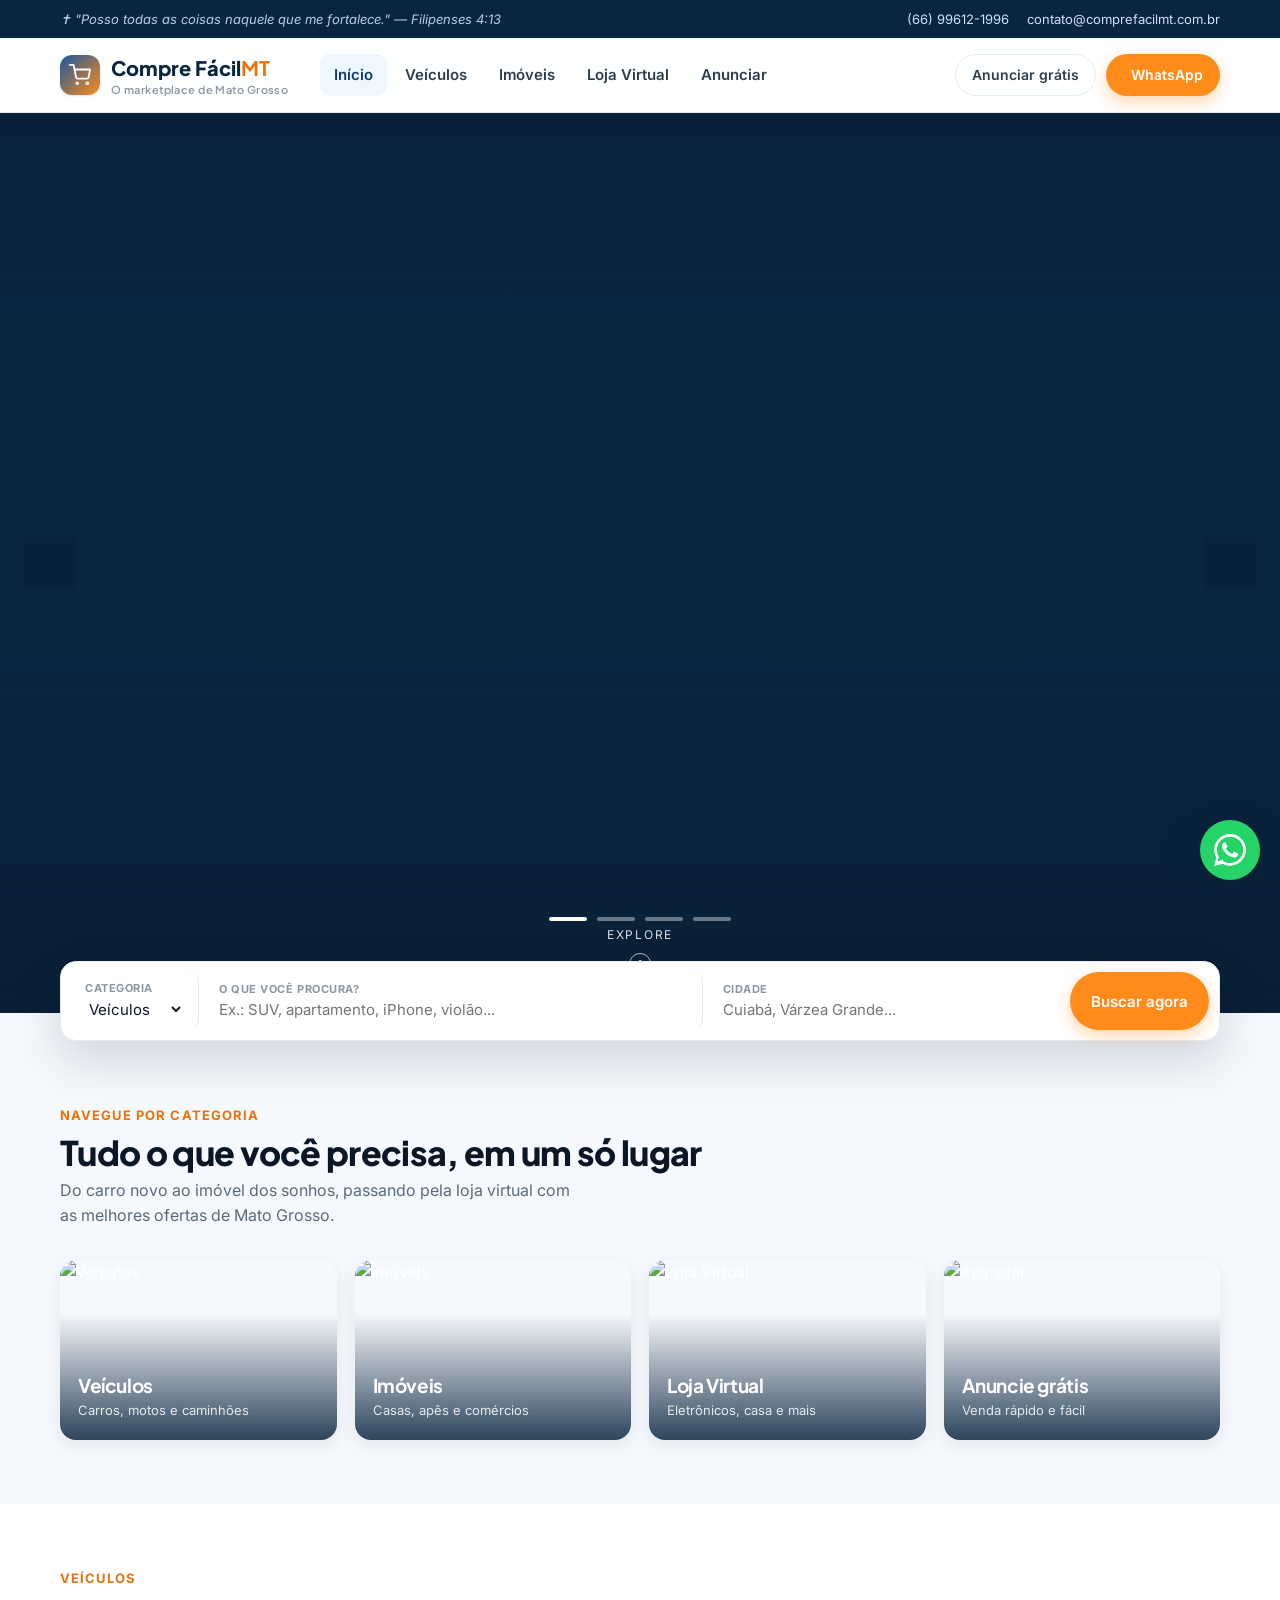
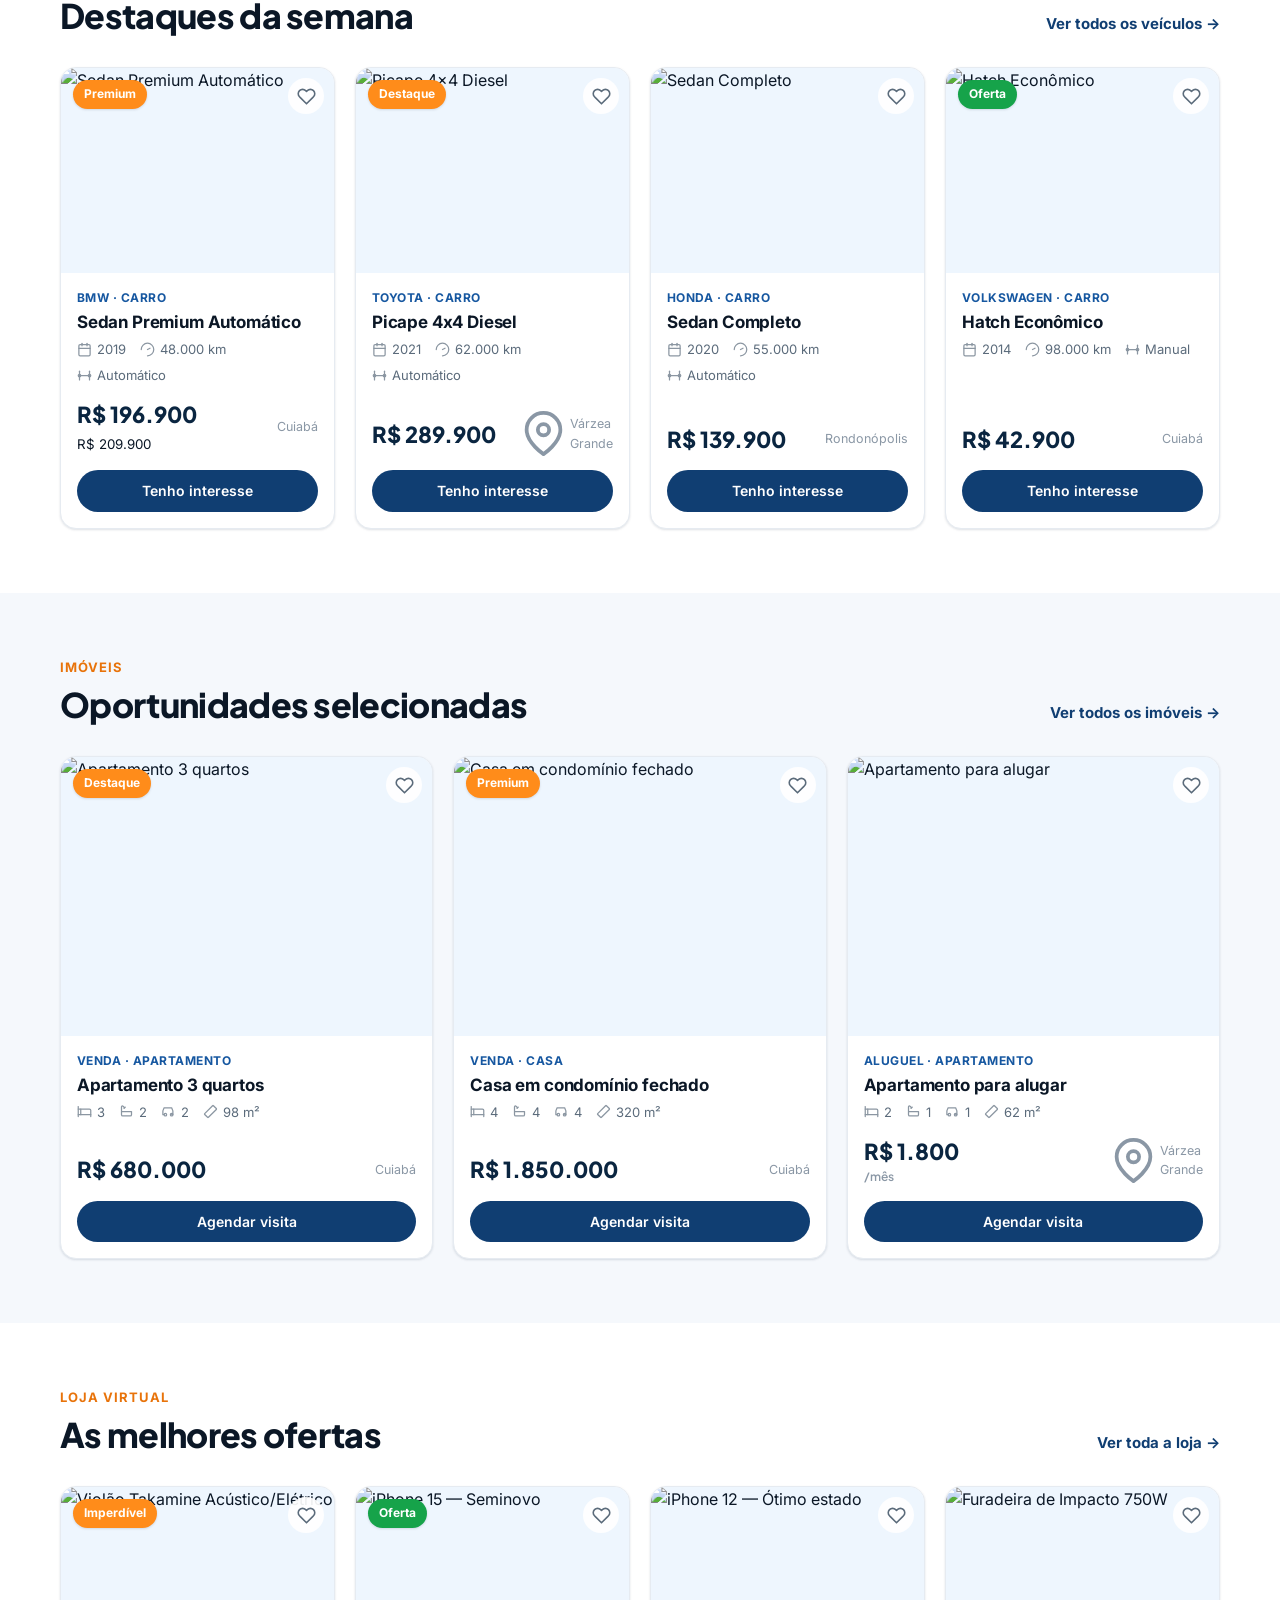
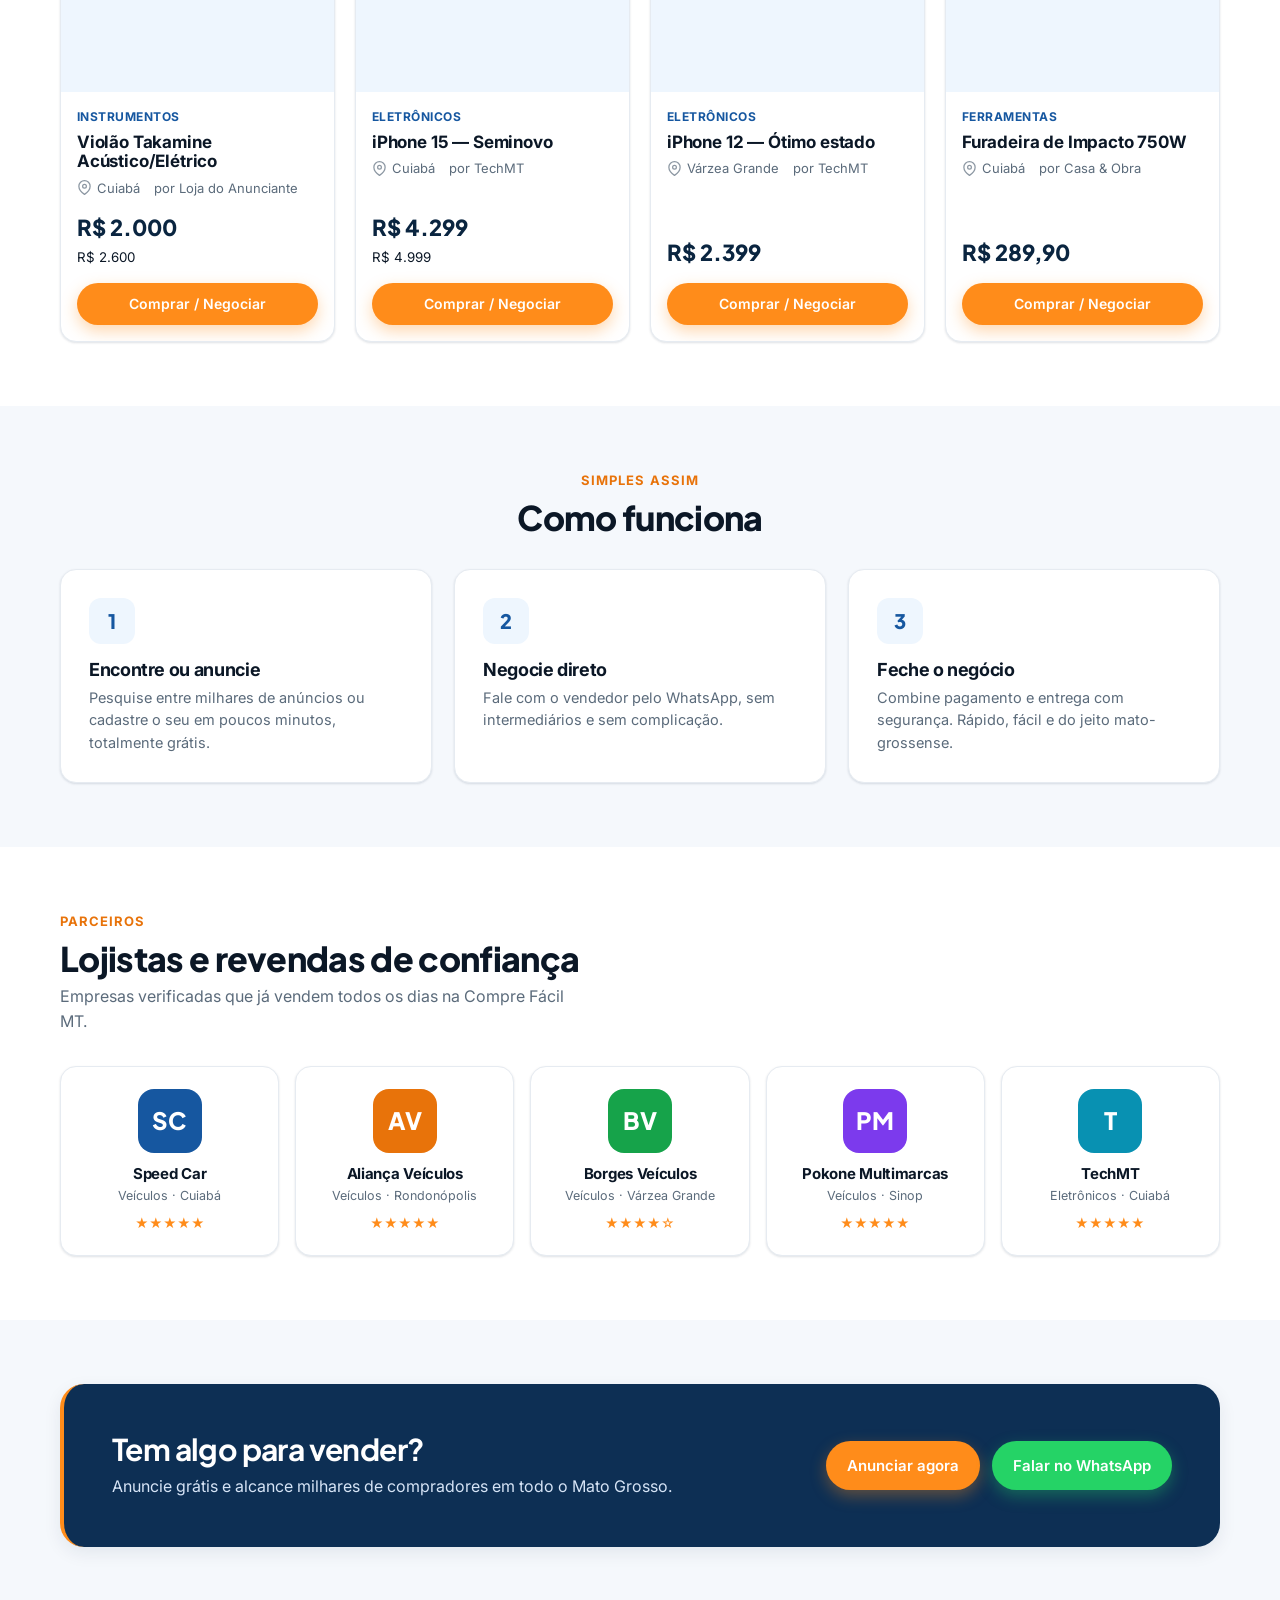
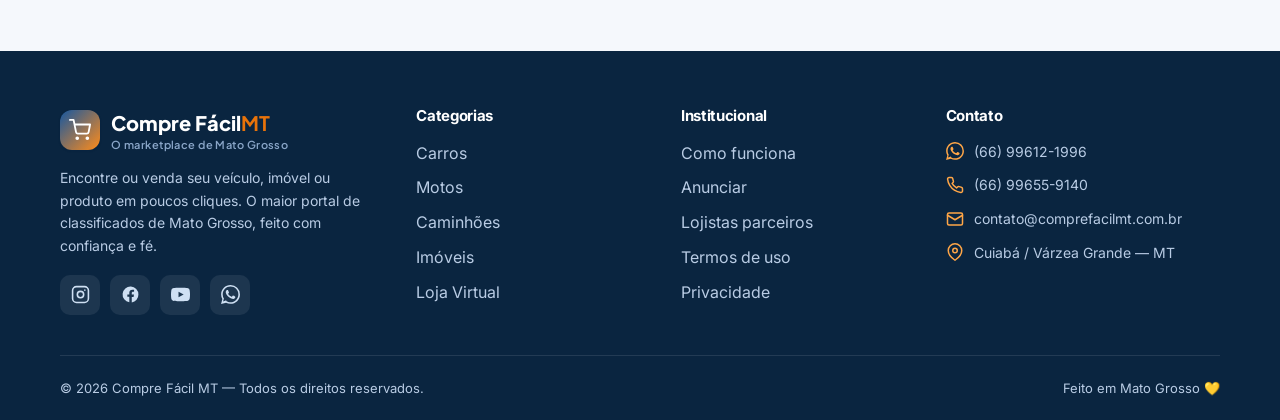
==== index.html @ 4e54b999 "Redesign institucional do marketplace Compre Fácil MT - Site estático (HTML/CSS/JS) com hero full-sc" ====
<!DOCTYPE html>
<html lang="pt-BR">
<head>
  <meta charset="UTF-8">
  <meta name="viewport" content="width=device-width, initial-scale=1.0">
  <title>Compre Fácil MT — O marketplace de Mato Grosso | Veículos, Imóveis e Loja</title>
  <meta name="description" content="Compre, venda e anuncie veículos, imóveis e produtos em Mato Grosso. O marketplace mais completo do estado, com milhares de anúncios e lojistas parceiros.">
  <link rel="preconnect" href="https://fonts.googleapis.com">
  <link rel="preconnect" href="https://fonts.gstatic.com" crossorigin>
  <link href="https://fonts.googleapis.com/css2?family=Inter:wght@400;500;600;700&family=Plus+Jakarta+Sans:wght@600;700;800&display=swap" rel="stylesheet">
  <link rel="stylesheet" href="assets/css/styles.css">
</head>
<body data-page="home">
  <div id="header"></div>

  <!-- HERO carrossel full-screen (só imagem) -->
  <section class="hero" id="hero"></section>

  <!-- Busca rápida sobreposta -->
  <div class="container search-wrap">
    <form class="search-bar" id="homeSearch">
      <div class="field">
        <label for="hsCat">Categoria</label>
        <select id="hsCat">
          <option value="veiculos">Veículos</option>
          <option value="imoveis">Imóveis</option>
          <option value="loja">Loja Virtual</option>
        </select>
      </div>
      <div class="field">
        <label for="hsQ">O que você procura?</label>
        <input id="hsQ" type="text" placeholder="Ex.: SUV, apartamento, iPhone, violão...">
      </div>
      <div class="field">
        <label for="hsCity">Cidade</label>
        <input id="hsCity" type="text" placeholder="Cuiabá, Várzea Grande...">
      </div>
      <button type="submit" class="btn btn-primary">Buscar agora</button>
    </form>
  </div>

  <!-- Categorias -->
  <section>
    <div class="container">
      <div class="section-head">
        <div>
          <span class="eyebrow">Navegue por categoria</span>
          <h2>Tudo o que você precisa, em um só lugar</h2>
          <p>Do carro novo ao imóvel dos sonhos, passando pela loja virtual com as melhores ofertas de Mato Grosso.</p>
        </div>
      </div>
      <div class="cat-grid">
        <a href="veiculos.html" class="cat-card reveal">
          <img src="https://images.unsplash.com/photo-1503376780353-7e6692767b70?auto=format&fit=crop&w=800&q=70" alt="Veículos">
          <div class="cc-body"><h3>Veículos</h3><span>Carros, motos e caminhões</span></div>
        </a>
        <a href="imoveis.html" class="cat-card reveal">
          <img src="https://images.unsplash.com/photo-1568605114967-8130f3a36994?auto=format&fit=crop&w=800&q=70" alt="Imóveis">
          <div class="cc-body"><h3>Imóveis</h3><span>Casas, apês e comércios</span></div>
        </a>
        <a href="loja.html" class="cat-card reveal">
          <img src="https://images.unsplash.com/photo-1556742502-ec7c0e9f34b1?auto=format&fit=crop&w=800&q=70" alt="Loja Virtual">
          <div class="cc-body"><h3>Loja Virtual</h3><span>Eletrônicos, casa e mais</span></div>
        </a>
        <a href="anunciar.html" class="cat-card reveal">
          <img src="https://images.unsplash.com/photo-1556745757-8d76bdb6984b?auto=format&fit=crop&w=800&q=70" alt="Anunciar">
          <div class="cc-body"><h3>Anuncie grátis</h3><span>Venda rápido e fácil</span></div>
        </a>
      </div>
    </div>
  </section>

  <!-- Veículos em destaque -->
  <section style="background:#fff">
    <div class="container">
      <div class="section-head">
        <div>
          <span class="eyebrow">Veículos</span>
          <h2>Destaques da semana</h2>
        </div>
        <a href="veiculos.html" class="see-all">Ver todos os veículos →</a>
      </div>
      <div class="grid grid-4" id="home-veiculos"></div>
    </div>
  </section>

  <!-- Imóveis -->
  <section>
    <div class="container">
      <div class="section-head">
        <div>
          <span class="eyebrow">Imóveis</span>
          <h2>Oportunidades selecionadas</h2>
        </div>
        <a href="imoveis.html" class="see-all">Ver todos os imóveis →</a>
      </div>
      <div class="grid grid-3" id="home-imoveis"></div>
    </div>
  </section>

  <!-- Loja -->
  <section style="background:#fff">
    <div class="container">
      <div class="section-head">
        <div>
          <span class="eyebrow">Loja Virtual</span>
          <h2>As melhores ofertas</h2>
        </div>
        <a href="loja.html" class="see-all">Ver toda a loja →</a>
      </div>
      <div class="grid grid-4" id="home-loja"></div>
    </div>
  </section>

  <!-- Como funciona -->
  <section id="como-funciona">
    <div class="container">
      <div class="section-head" style="justify-content:center;text-align:center">
        <div>
          <span class="eyebrow">Simples assim</span>
          <h2>Como funciona</h2>
        </div>
      </div>
      <div class="steps">
        <div class="step reveal"><div class="num">1</div><h3>Encontre ou anuncie</h3><p>Pesquise entre milhares de anúncios ou cadastre o seu em poucos minutos, totalmente grátis.</p></div>
        <div class="step reveal"><div class="num">2</div><h3>Negocie direto</h3><p>Fale com o vendedor pelo WhatsApp, sem intermediários e sem complicação.</p></div>
        <div class="step reveal"><div class="num">3</div><h3>Feche o negócio</h3><p>Combine pagamento e entrega com segurança. Rápido, fácil e do jeito mato-grossense.</p></div>
      </div>
    </div>
  </section>

  <!-- Lojistas -->
  <section id="lojistas" style="background:#fff">
    <div class="container">
      <div class="section-head">
        <div>
          <span class="eyebrow">Parceiros</span>
          <h2>Lojistas e revendas de confiança</h2>
          <p>Empresas verificadas que já vendem todos os dias na Compre Fácil MT.</p>
        </div>
      </div>
      <div class="dealer-grid" id="home-dealers"></div>
    </div>
  </section>

  <!-- CTA -->
  <section>
    <div class="container">
      <div class="cta-band reveal">
        <div>
          <h2>Tem algo para vender?</h2>
          <p>Anuncie grátis e alcance milhares de compradores em todo o Mato Grosso.</p>
        </div>
        <div class="actions">
          <a href="anunciar.html" class="btn btn-primary">Anunciar agora</a>
          <a href="https://wa.me/5566996121996?text=Ol%C3%A1!%20Quero%20anunciar%20na%20Compre%20F%C3%A1cil%20MT." target="_blank" rel="noopener" class="btn btn-wa">Falar no WhatsApp</a>
        </div>
      </div>
    </div>
  </section>

  <div id="footer"></div>

  <script src="assets/js/data.js"></script>
  <script src="assets/js/components.js"></script>
  <script src="assets/js/app.js"></script>
</body>
</html>
---- assets/css/styles.css ----
/* =========================================================
   Compre Fácil MT — Redesign
   Design system + componentes
   ========================================================= */

:root {
  /* Paleta */
  --brand-900: #0a2540;
  --brand-800: #0d2f54;
  --brand-700: #103e72;
  --brand-600: #1657a0;
  --brand-500: #1e74c8;
  --brand-400: #4a93dd;
  --brand-50:  #eef6fe;

  --accent-600: #e8730a;
  --accent-500: #ff8c1a;
  --accent-400: #ffa647;

  --success:   #16a34a;
  --success-bg:#e9f9ef;

  --ink-900: #0b1726;
  --ink-700: #2c3e50;
  --ink-500: #5b6b7b;
  --ink-400: #8a97a5;
  --line:    #e6ebf1;
  --bg:      #f5f8fc;
  --white:   #ffffff;

  --radius-sm: 10px;
  --radius:    16px;
  --radius-lg: 24px;

  --shadow-sm: 0 1px 2px rgba(10, 37, 64, .06), 0 1px 3px rgba(10, 37, 64, .08);
  --shadow:    0 6px 18px rgba(10, 37, 64, .08);
  --shadow-lg: 0 18px 48px rgba(10, 37, 64, .16);

  --container: 1200px;

  --font: 'Inter', -apple-system, BlinkMacSystemFont, 'Segoe UI', Roboto, sans-serif;
  --font-display: 'Plus Jakarta Sans', 'Inter', sans-serif;
}

* { box-sizing: border-box; }

html { scroll-behavior: smooth; }

body {
  margin: 0;
  font-family: var(--font);
  color: var(--ink-900);
  background: var(--bg);
  line-height: 1.55;
  -webkit-font-smoothing: antialiased;
}

img { max-width: 100%; display: block; }
a { color: inherit; text-decoration: none; }

h1, h2, h3, h4 { font-family: var(--font-display); line-height: 1.15; margin: 0; letter-spacing: -.02em; }

.container { width: 100%; max-width: var(--container); margin: 0 auto; padding: 0 20px; }

.muted { color: var(--ink-500); }
.accent-text { color: var(--accent-600); }

/* ====================== Botões ====================== */
.btn {
  display: inline-flex; align-items: center; gap: 8px;
  font-family: var(--font); font-weight: 600; font-size: 15px;
  padding: 12px 20px; border-radius: 999px; border: 1.5px solid transparent;
  cursor: pointer; transition: transform .12s ease, box-shadow .2s ease, background .2s ease;
  white-space: nowrap;
}
.btn:active { transform: translateY(1px); }
.btn-primary { background: var(--accent-500); color: #fff; box-shadow: 0 6px 16px rgba(255, 140, 26, .35); }
.btn-primary:hover { background: var(--accent-600); }
.btn-dark { background: var(--brand-700); color: #fff; }
.btn-dark:hover { background: var(--brand-800); }
.btn-ghost { background: transparent; border-color: var(--line); color: var(--ink-700); }
.btn-ghost:hover { background: var(--white); border-color: var(--brand-400); color: var(--brand-700); }
.btn-wa { background: #25d366; color: #fff; box-shadow: 0 6px 16px rgba(37, 211, 102, .35); }
.btn-wa:hover { background: #1fb858; }
.btn-block { width: 100%; justify-content: center; }
.btn-sm { padding: 9px 16px; font-size: 14px; }

/* ====================== Topbar ====================== */
.topbar {
  background: var(--brand-900); color: #cfe0f3; font-size: 13px;
}
.topbar .container { display: flex; align-items: center; justify-content: space-between; height: 38px; gap: 16px; }
.topbar .verse { display: inline-flex; align-items: center; gap: 7px; font-style: italic; opacity: .9; }
.topbar .top-links { display: flex; gap: 18px; }
.topbar a:hover { color: #fff; }

/* ====================== Header ====================== */
.site-header {
  position: sticky; top: 0; z-index: 100;
  background: rgba(255,255,255,.9); backdrop-filter: blur(12px);
  border-bottom: 1px solid var(--line);
}
.site-header .container { display: flex; align-items: center; gap: 24px; height: 74px; }

.logo { display: flex; align-items: center; gap: 11px; font-family: var(--font-display); font-weight: 800; font-size: 20px; color: var(--brand-900); }
.logo .mark {
  width: 40px; height: 40px; border-radius: 12px; display: grid; place-items: center;
  background: linear-gradient(135deg, var(--brand-600), var(--accent-500)); color: #fff;
  box-shadow: var(--shadow-sm); flex-shrink: 0;
}
.logo .mark svg { width: 22px; height: 22px; }
.logo b { color: var(--accent-600); }
.logo small { display: block; font-size: 11px; font-weight: 600; color: var(--ink-400); letter-spacing: .04em; margin-top: -2px; }

.main-nav { display: flex; gap: 4px; margin-left: 8px; }
.main-nav a {
  padding: 9px 14px; border-radius: 10px; font-weight: 600; font-size: 15px; color: var(--ink-700);
  transition: background .15s, color .15s;
}
.main-nav a:hover { background: var(--brand-50); color: var(--brand-700); }
.main-nav a.active { color: var(--brand-700); background: var(--brand-50); }

.header-actions { margin-left: auto; display: flex; align-items: center; gap: 10px; }

.menu-toggle { display: none; background: none; border: none; cursor: pointer; padding: 8px; color: var(--brand-900); }
.menu-toggle svg { width: 26px; height: 26px; }

/* ====================== Hero carrossel full-screen ====================== */
.hero {
  position: relative; height: 100vh; min-height: 560px; max-height: 920px; overflow: hidden;
  background: var(--brand-900);
}
.hero-slides { position: absolute; inset: 0; }
.hero-slide {
  position: absolute; inset: 0; opacity: 0; transition: opacity 1.2s ease;
  background-size: cover; background-position: center;
}
.hero-slide.active { opacity: 1; }
.hero-slide.active .hero-slide-img { animation: kenburns 7s ease-out forwards; }
.hero-slide-img { position: absolute; inset: 0; width: 100%; height: 100%; object-fit: cover; transform: scale(1.02); }
@keyframes kenburns { from { transform: scale(1.02); } to { transform: scale(1.12); } }
/* véu sutil só para legibilidade dos controles, sem glow */
.hero::after { content: ''; position: absolute; inset: 0; z-index: 2; pointer-events: none;
  background: linear-gradient(180deg, rgba(10,23,38,.28) 0%, rgba(10,23,38,0) 22%, rgba(10,23,38,0) 60%, rgba(10,23,38,.42) 100%); }

.hero-nav {
  position: absolute; top: 50%; transform: translateY(-50%); z-index: 5;
  width: 52px; height: 52px; border-radius: 50%; border: 1.5px solid rgba(255,255,255,.5);
  background: rgba(10,23,38,.18); color: #fff; display: grid; place-items: center; cursor: pointer;
  transition: background .2s, border-color .2s; backdrop-filter: blur(4px);
}
.hero-nav:hover { background: rgba(10,23,38,.45); border-color: #fff; }
.hero-nav svg { width: 24px; height: 24px; }
.hero-nav.prev { left: 24px; }
.hero-nav.next { right: 24px; }

.hero-dots { position: absolute; bottom: 92px; left: 50%; transform: translateX(-50%); z-index: 5; display: flex; gap: 10px; }
.hero-dot { width: 38px; height: 4px; border-radius: 999px; background: rgba(255,255,255,.4); border: none; cursor: pointer; padding: 0; transition: background .25s; }
.hero-dot.active { background: #fff; }

.hero-scroll {
  position: absolute; bottom: 26px; left: 50%; transform: translateX(-50%); z-index: 5;
  color: rgba(255,255,255,.85); font-size: 12px; letter-spacing: .14em; text-transform: uppercase;
  display: flex; flex-direction: column; align-items: center; gap: 8px;
}
.hero-scroll .mouse { width: 22px; height: 34px; border: 1.5px solid rgba(255,255,255,.7); border-radius: 12px; position: relative; }
.hero-scroll .mouse::after { content: ''; position: absolute; top: 6px; left: 50%; transform: translateX(-50%); width: 3px; height: 7px; border-radius: 2px; background: #fff; animation: scrolldot 1.6s infinite; }
@keyframes scrolldot { 0% { opacity: 0; transform: translate(-50%, 0); } 40% { opacity: 1; } 80% { opacity: 0; transform: translate(-50%, 10px); } }

/* ====================== Search box (faixa sobreposta) ====================== */
.search-wrap { position: relative; z-index: 20; margin-top: -52px; }
.search-bar {
  background: #fff; border-radius: var(--radius); padding: 10px; border: 1px solid var(--line);
  box-shadow: var(--shadow-lg); display: grid; grid-template-columns: auto 1.4fr 1fr auto; gap: 6px; align-items: stretch;
}
.search-bar .field { display: flex; flex-direction: column; justify-content: center; padding: 8px 14px; border-radius: 10px; border-right: 1px solid var(--line); }
.search-bar .field:last-of-type { border-right: none; }
.search-bar .field:hover { background: var(--bg); }
.search-bar label { font-size: 11px; font-weight: 700; color: var(--ink-400); text-transform: uppercase; letter-spacing: .05em; }
.search-bar input, .search-bar select {
  border: none; background: transparent; font-family: var(--font); font-size: 15px; color: var(--ink-900);
  padding: 2px 0; outline: none; width: 100%; cursor: pointer;
}
.search-bar .btn { align-self: stretch; }

@media (prefers-reduced-motion: reduce) {
  .hero-slide { transition: opacity .4s ease; }
  .hero-slide.active .hero-slide-img { animation: none; }
  .hero-scroll .mouse::after { animation: none; }
}

/* ====================== Sections ====================== */
section { padding: 64px 0; }
.section-head { display: flex; align-items: flex-end; justify-content: space-between; gap: 20px; margin-bottom: 32px; }
.section-head h2 { font-size: clamp(24px, 3vw, 34px); font-weight: 800; }
.section-head .eyebrow { color: var(--accent-600); font-weight: 700; font-size: 13px; letter-spacing: .08em; text-transform: uppercase; margin-bottom: 8px; display: block; }
.section-head p { color: var(--ink-500); margin: 6px 0 0; max-width: 520px; }
.section-head a.see-all { color: var(--brand-700); font-weight: 700; font-size: 15px; display: inline-flex; align-items: center; gap: 6px; }
.section-head a.see-all:hover { gap: 10px; }

/* ====================== Categorias ====================== */
.cat-grid { display: grid; grid-template-columns: repeat(4, 1fr); gap: 18px; }
.cat-card {
  position: relative; border-radius: var(--radius); overflow: hidden; min-height: 180px;
  display: flex; align-items: flex-end; color: #fff; box-shadow: var(--shadow);
  transition: transform .2s ease, box-shadow .2s ease;
}
.cat-card:hover { transform: translateY(-4px); box-shadow: var(--shadow-lg); }
.cat-card img { position: absolute; inset: 0; width: 100%; height: 100%; object-fit: cover; }
.cat-card::after { content: ''; position: absolute; inset: 0; background: linear-gradient(180deg, rgba(10,37,64,0) 30%, rgba(10,37,64,.85)); }
.cat-card .cc-body { position: relative; z-index: 2; padding: 18px; width: 100%; }
.cat-card .cc-body h3 { font-size: 19px; }
.cat-card .cc-body span { font-size: 13px; opacity: .85; }

/* ====================== Cards de produto/anúncio ====================== */
.grid { display: grid; gap: 20px; }
.grid-3 { grid-template-columns: repeat(3, 1fr); }
.grid-4 { grid-template-columns: repeat(4, 1fr); }

.card {
  background: #fff; border-radius: var(--radius); overflow: hidden; box-shadow: var(--shadow-sm);
  border: 1px solid var(--line); transition: transform .18s ease, box-shadow .2s ease; display: flex; flex-direction: column;
}
.card:hover { transform: translateY(-4px); box-shadow: var(--shadow-lg); }
.card .thumb { position: relative; aspect-ratio: 4/3; overflow: hidden; background: var(--brand-50); }
.card .thumb img { width: 100%; height: 100%; object-fit: cover; transition: transform .35s ease; }
.card:hover .thumb img { transform: scale(1.05); }
.card .badge {
  position: absolute; top: 12px; left: 12px; background: var(--accent-500); color: #fff;
  font-size: 12px; font-weight: 700; padding: 5px 11px; border-radius: 999px; box-shadow: var(--shadow-sm);
}
.card .badge.green { background: var(--success); }
.card .fav {
  position: absolute; top: 10px; right: 10px; width: 36px; height: 36px; border-radius: 50%;
  background: rgba(255,255,255,.92); display: grid; place-items: center; cursor: pointer; border: none;
  color: var(--ink-500); transition: color .15s, transform .15s;
}
.card .fav:hover { color: #e23744; transform: scale(1.1); }
.card .fav.on { color: #e23744; }
.card .fav svg { width: 19px; height: 19px; }

.card .body { padding: 16px; display: flex; flex-direction: column; flex: 1; }
.card .cat-tag { font-size: 12px; font-weight: 700; color: var(--brand-600); text-transform: uppercase; letter-spacing: .04em; }
.card h3.title { font-size: 17px; margin: 6px 0; font-weight: 700; font-family: var(--font); letter-spacing: -.01em; }
.card .meta { display: flex; flex-wrap: wrap; gap: 6px 14px; color: var(--ink-500); font-size: 13px; margin-bottom: 12px; }
.card .meta span { display: inline-flex; align-items: center; gap: 5px; }
.card .meta svg { width: 15px; height: 15px; opacity: .7; }
.card .price-row { margin-top: auto; display: flex; align-items: center; justify-content: space-between; gap: 10px; }
.card .price { font-family: var(--font-display); font-size: 22px; font-weight: 800; color: var(--brand-900); }
.card .price small { display: block; font-size: 12px; font-weight: 600; color: var(--ink-400); text-decoration: line-through; }
.card .loc { font-size: 12.5px; color: var(--ink-400); display: inline-flex; align-items: center; gap: 4px; }
.card .card-cta { margin-top: 14px; }

/* ====================== Lojistas ====================== */
.dealer-grid { display: grid; grid-template-columns: repeat(5, 1fr); gap: 16px; }
.dealer {
  background: #fff; border: 1px solid var(--line); border-radius: var(--radius); padding: 22px 16px; text-align: center;
  transition: transform .18s, box-shadow .2s; box-shadow: var(--shadow-sm);
}
.dealer:hover { transform: translateY(-3px); box-shadow: var(--shadow); }
.dealer .ava {
  width: 64px; height: 64px; border-radius: 16px; margin: 0 auto 12px; display: grid; place-items: center;
  font-family: var(--font-display); font-weight: 800; font-size: 24px; color: #fff;
}
.dealer h4 { font-size: 15px; font-family: var(--font); }
.dealer span { font-size: 12.5px; color: var(--ink-500); }
.dealer .stars { color: var(--accent-500); font-size: 13px; margin-top: 6px; }

/* ====================== Faixa CTA ====================== */
.cta-band {
  background: var(--brand-800);
  border-radius: var(--radius-lg); padding: 48px; color: #fff;
  display: flex; align-items: center; justify-content: space-between; gap: 30px; flex-wrap: wrap;
  box-shadow: var(--shadow); position: relative; overflow: hidden;
  border-left: 4px solid var(--accent-500);
}
.cta-band h2 { font-size: 30px; position: relative; }
.cta-band p { color: #d6e4f6; margin: 8px 0 0; position: relative; }
.cta-band .actions { display: flex; gap: 12px; position: relative; flex-wrap: wrap; }

/* ====================== Como funciona ====================== */
.steps { display: grid; grid-template-columns: repeat(3, 1fr); gap: 22px; }
.step { background: #fff; border: 1px solid var(--line); border-radius: var(--radius); padding: 28px; box-shadow: var(--shadow-sm); }
.step .num { width: 46px; height: 46px; border-radius: 12px; background: var(--brand-50); color: var(--brand-600); display: grid; place-items: center; font-family: var(--font-display); font-weight: 800; font-size: 20px; margin-bottom: 16px; }
.step h3 { font-size: 18px; font-family: var(--font); margin-bottom: 6px; }
.step p { color: var(--ink-500); font-size: 14.5px; margin: 0; }

/* ====================== Page header (interno) ====================== */
.page-head {
  background: linear-gradient(160deg, var(--brand-900), var(--brand-700));
  color: #fff; padding: 48px 0 32px;
}
.page-head h1 { font-size: clamp(28px, 4vw, 40px); font-weight: 800; }
.page-head p { color: #d6e4f6; margin: 10px 0 0; }
.breadcrumb { font-size: 13px; color: #a8c1e0; margin-bottom: 16px; }
.breadcrumb a:hover { color: #fff; }

/* ====================== Filtros ====================== */
.listing-layout { display: grid; grid-template-columns: 280px 1fr; gap: 28px; align-items: start; padding: 36px 0 70px; }
.filters {
  background: #fff; border: 1px solid var(--line); border-radius: var(--radius); padding: 22px; box-shadow: var(--shadow-sm);
  position: sticky; top: 90px;
}
.filters h3 { font-size: 16px; font-family: var(--font); margin-bottom: 16px; display: flex; align-items: center; justify-content: space-between; }
.filters .clear { font-size: 12.5px; color: var(--brand-600); font-weight: 600; cursor: pointer; }
.filter-group { padding: 16px 0; border-top: 1px solid var(--line); }
.filter-group > label { font-size: 13px; font-weight: 700; color: var(--ink-700); display: block; margin-bottom: 10px; }
.filter-group input[type=text], .filter-group select, .filter-group input[type=number] {
  width: 100%; padding: 10px 12px; border: 1.5px solid var(--line); border-radius: 10px; font-family: var(--font); font-size: 14px; outline: none; transition: border-color .15s;
}
.filter-group input:focus, .filter-group select:focus { border-color: var(--brand-400); }
.range-row { display: flex; gap: 8px; }
.check { display: flex; align-items: center; gap: 9px; padding: 6px 0; font-size: 14px; color: var(--ink-700); cursor: pointer; }
.check input { width: 17px; height: 17px; accent-color: var(--brand-600); }

.results-top { display: flex; align-items: center; justify-content: space-between; margin-bottom: 20px; flex-wrap: wrap; gap: 12px; }
.results-top .count { font-size: 15px; color: var(--ink-500); }
.results-top .count b { color: var(--ink-900); }
.sort { display: flex; align-items: center; gap: 8px; }
.sort select { padding: 9px 12px; border: 1.5px solid var(--line); border-radius: 10px; font-family: var(--font); font-size: 14px; outline: none; }

.empty { text-align: center; padding: 60px 20px; color: var(--ink-500); }
.empty svg { width: 56px; height: 56px; color: var(--ink-400); margin-bottom: 14px; }

.chips { display: flex; gap: 8px; flex-wrap: wrap; margin-bottom: 20px; }
.chip { background: #fff; border: 1.5px solid var(--line); border-radius: 999px; padding: 8px 16px; font-size: 14px; font-weight: 600; color: var(--ink-700); cursor: pointer; transition: all .15s; }
.chip:hover { border-color: var(--brand-400); }
.chip.active { background: var(--brand-700); border-color: var(--brand-700); color: #fff; }

/* ====================== Anunciar (form) ====================== */
.form-card { background: #fff; border: 1px solid var(--line); border-radius: var(--radius-lg); padding: 36px; box-shadow: var(--shadow); max-width: 760px; margin: 0 auto; }
.form-row { display: grid; grid-template-columns: 1fr 1fr; gap: 18px; }
.form-field { margin-bottom: 18px; }
.form-field label { display: block; font-size: 14px; font-weight: 700; color: var(--ink-700); margin-bottom: 8px; }
.form-field input, .form-field select, .form-field textarea {
  width: 100%; padding: 12px 14px; border: 1.5px solid var(--line); border-radius: 12px; font-family: var(--font); font-size: 15px; outline: none; transition: border-color .15s;
}
.form-field input:focus, .form-field select:focus, .form-field textarea:focus { border-color: var(--brand-400); }
.form-field textarea { min-height: 120px; resize: vertical; }
.upload {
  border: 2px dashed var(--line); border-radius: 14px; padding: 30px; text-align: center; color: var(--ink-500); cursor: pointer; transition: border-color .15s, background .15s;
}
.upload:hover { border-color: var(--brand-400); background: var(--brand-50); }
.upload svg { width: 40px; height: 40px; color: var(--brand-400); margin-bottom: 8px; }

.benefits { display: grid; grid-template-columns: repeat(3, 1fr); gap: 18px; margin-bottom: 36px; }
.benefit { display: flex; gap: 14px; align-items: flex-start; }
.benefit .ic { width: 44px; height: 44px; border-radius: 12px; background: var(--brand-50); color: var(--brand-600); display: grid; place-items: center; flex-shrink: 0; }
.benefit .ic svg { width: 22px; height: 22px; }
.benefit h4 { font-size: 16px; font-family: var(--font); }
.benefit p { font-size: 13.5px; color: var(--ink-500); margin: 4px 0 0; }

.toast {
  position: fixed; bottom: 24px; left: 50%; transform: translateX(-50%) translateY(120px);
  background: var(--ink-900); color: #fff; padding: 14px 22px; border-radius: 12px; box-shadow: var(--shadow-lg);
  font-weight: 600; z-index: 2000; transition: transform .3s ease; display: flex; align-items: center; gap: 10px;
}
.toast.show { transform: translateX(-50%) translateY(0); }
.toast svg { width: 20px; height: 20px; color: #4ade80; }

/* ====================== Footer ====================== */
.site-footer { background: var(--brand-900); color: #b9cce4; padding: 56px 0 0; margin-top: 40px; }
.footer-grid { display: grid; grid-template-columns: 1.4fr 1fr 1fr 1.2fr; gap: 36px; padding-bottom: 40px; }
.site-footer h4 { color: #fff; font-size: 15px; font-family: var(--font); margin-bottom: 16px; }
.site-footer ul { list-style: none; padding: 0; margin: 0; display: grid; gap: 10px; }
.site-footer a:hover { color: #fff; }
.site-footer .logo { color: #fff; margin-bottom: 14px; }
.site-footer .logo small { color: #8aa6c8; }
.site-footer .desc { font-size: 14px; line-height: 1.6; max-width: 320px; }
.social { display: flex; gap: 10px; margin-top: 18px; }
.social a { width: 40px; height: 40px; border-radius: 10px; background: rgba(255,255,255,.08); display: grid; place-items: center; color: #cfe0f3; transition: background .15s; }
.social a:hover { background: var(--accent-500); color: #fff; }
.social svg { width: 19px; height: 19px; }
.contact-line { display: flex; align-items: center; gap: 10px; font-size: 14px; margin-bottom: 12px; }
.contact-line svg { width: 18px; height: 18px; color: var(--accent-400); flex-shrink: 0; }
.footer-bottom { border-top: 1px solid rgba(255,255,255,.1); padding: 22px 0; display: flex; align-items: center; justify-content: space-between; gap: 16px; flex-wrap: wrap; font-size: 13px; }

/* ====================== WhatsApp float ====================== */
.wa-float {
  position: fixed; right: 20px; bottom: 20px; width: 60px; height: 60px; border-radius: 50%;
  background: #25d366; color: #fff; display: grid; place-items: center; box-shadow: var(--shadow-lg); z-index: 500;
  transition: transform .15s;
}
.wa-float:hover { transform: scale(1.08); }
.wa-float svg { width: 32px; height: 32px; }

/* ====================== Reveal anim ====================== */
.reveal { opacity: 0; transform: translateY(24px); transition: opacity .6s ease, transform .6s ease; }
.reveal.in { opacity: 1; transform: none; }

/* ====================== Mobile nav ====================== */
.mobile-nav { display: none; }

/* ====================== Responsivo ====================== */
@media (max-width: 1024px) {
  .hero-grid { grid-template-columns: 1fr; }
  .hero-art { display: none; }
  .cat-grid { grid-template-columns: repeat(2, 1fr); }
  .grid-4 { grid-template-columns: repeat(3, 1fr); }
  .dealer-grid { grid-template-columns: repeat(3, 1fr); }
  .footer-grid { grid-template-columns: 1fr 1fr; }
  .listing-layout { grid-template-columns: 1fr; }
  .filters { position: static; }
}

@media (max-width: 760px) {
  .topbar .top-links { display: none; }
  .main-nav, .header-actions .btn:not(.menu-toggle) { display: none; }
  .menu-toggle { display: inline-flex; margin-left: auto; }
  .search-bar { grid-template-columns: 1fr; }
  .grid-3, .grid-4 { grid-template-columns: 1fr 1fr; }
  .steps { grid-template-columns: 1fr; }
  .benefits { grid-template-columns: 1fr; }
  .form-row { grid-template-columns: 1fr; }
  .cta-band { padding: 30px; flex-direction: column; align-items: flex-start; }
  section { padding: 44px 0; }
  .hero-stats { gap: 20px; flex-wrap: wrap; }

  .mobile-nav.open { display: block; position: fixed; inset: 0; z-index: 200; background: rgba(10,37,64,.5); }
  .mobile-nav .panel { background: #fff; width: 80%; max-width: 320px; height: 100%; padding: 24px; display: flex; flex-direction: column; gap: 6px; box-shadow: var(--shadow-lg); animation: slideIn .25s ease; }
  .mobile-nav .panel a { padding: 13px 14px; border-radius: 10px; font-weight: 600; color: var(--ink-700); }
  .mobile-nav .panel a:hover { background: var(--brand-50); }
  .mobile-nav .panel .btn { margin-top: 12px; }
  @keyframes slideIn { from { transform: translateX(-100%); } to { transform: none; } }
}

@media (max-width: 480px) {
  .grid-3, .grid-4, .cat-grid, .dealer-grid { grid-template-columns: 1fr; }
}
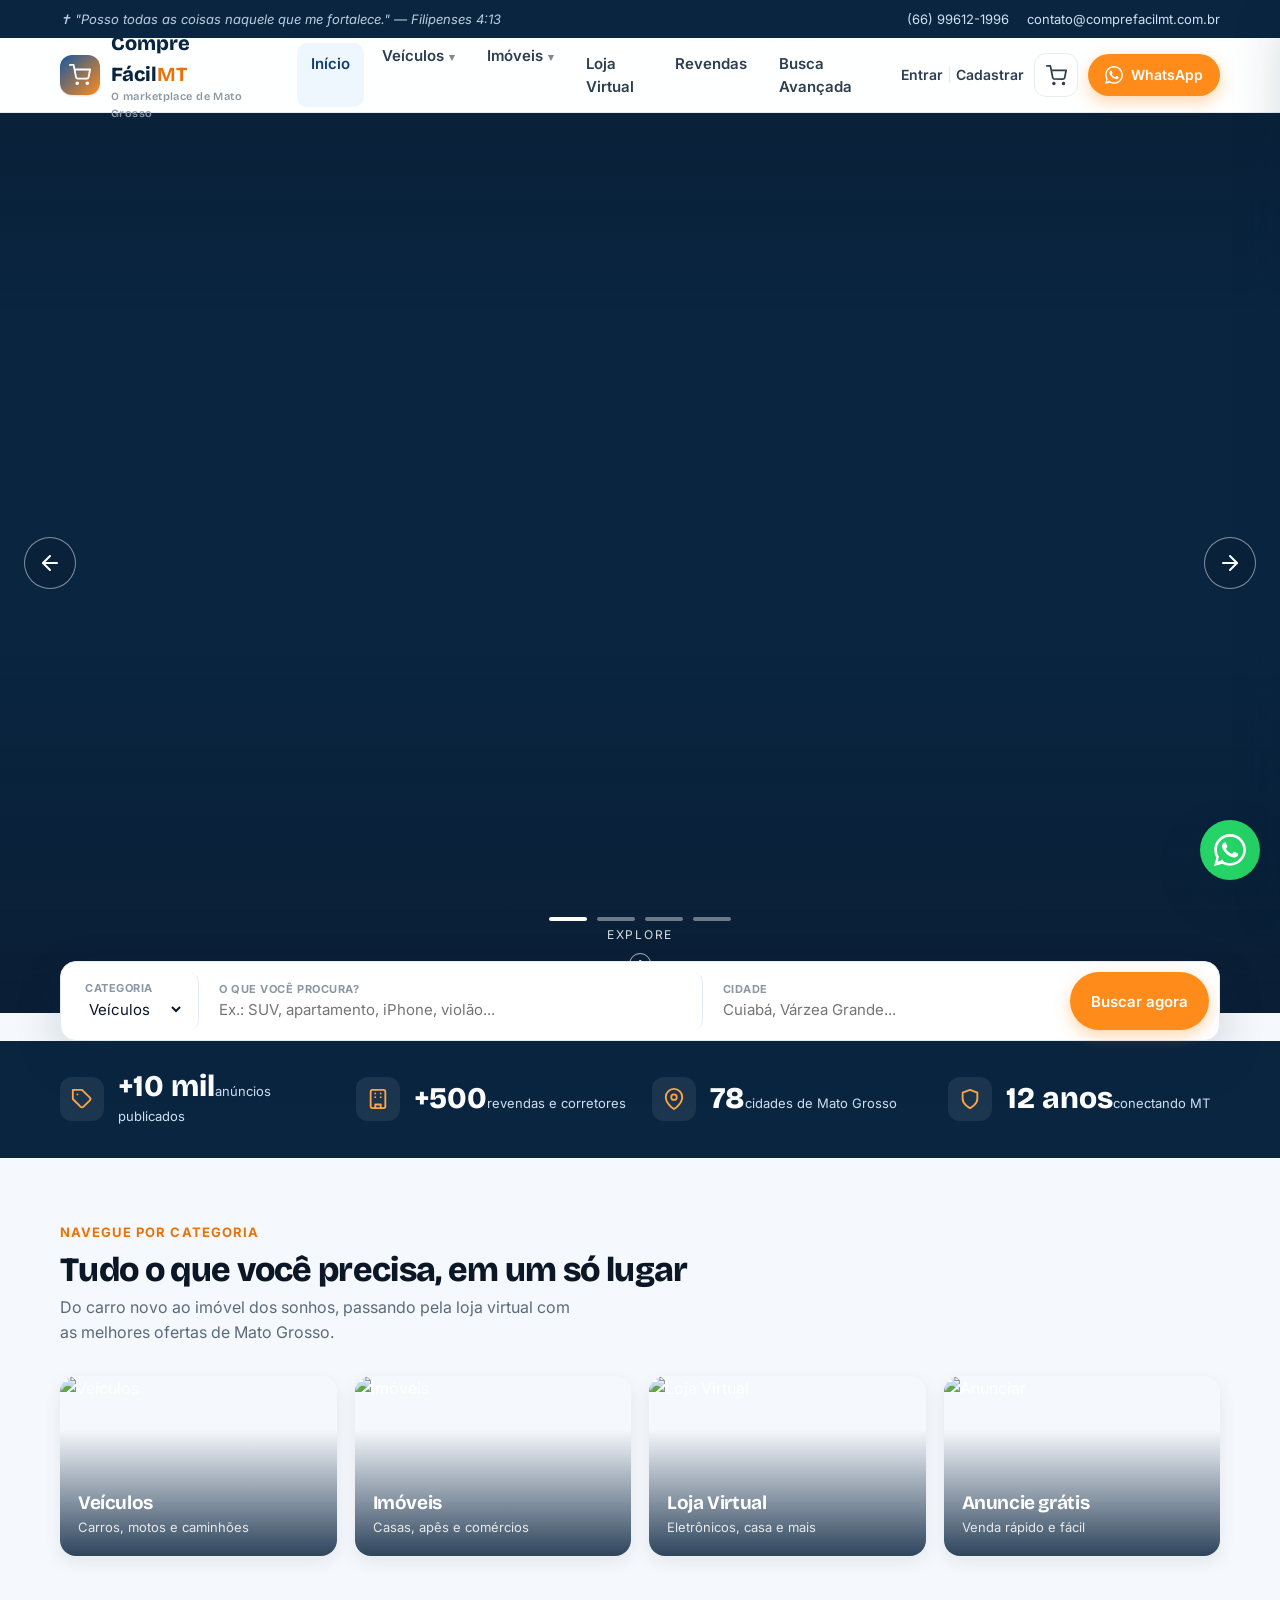
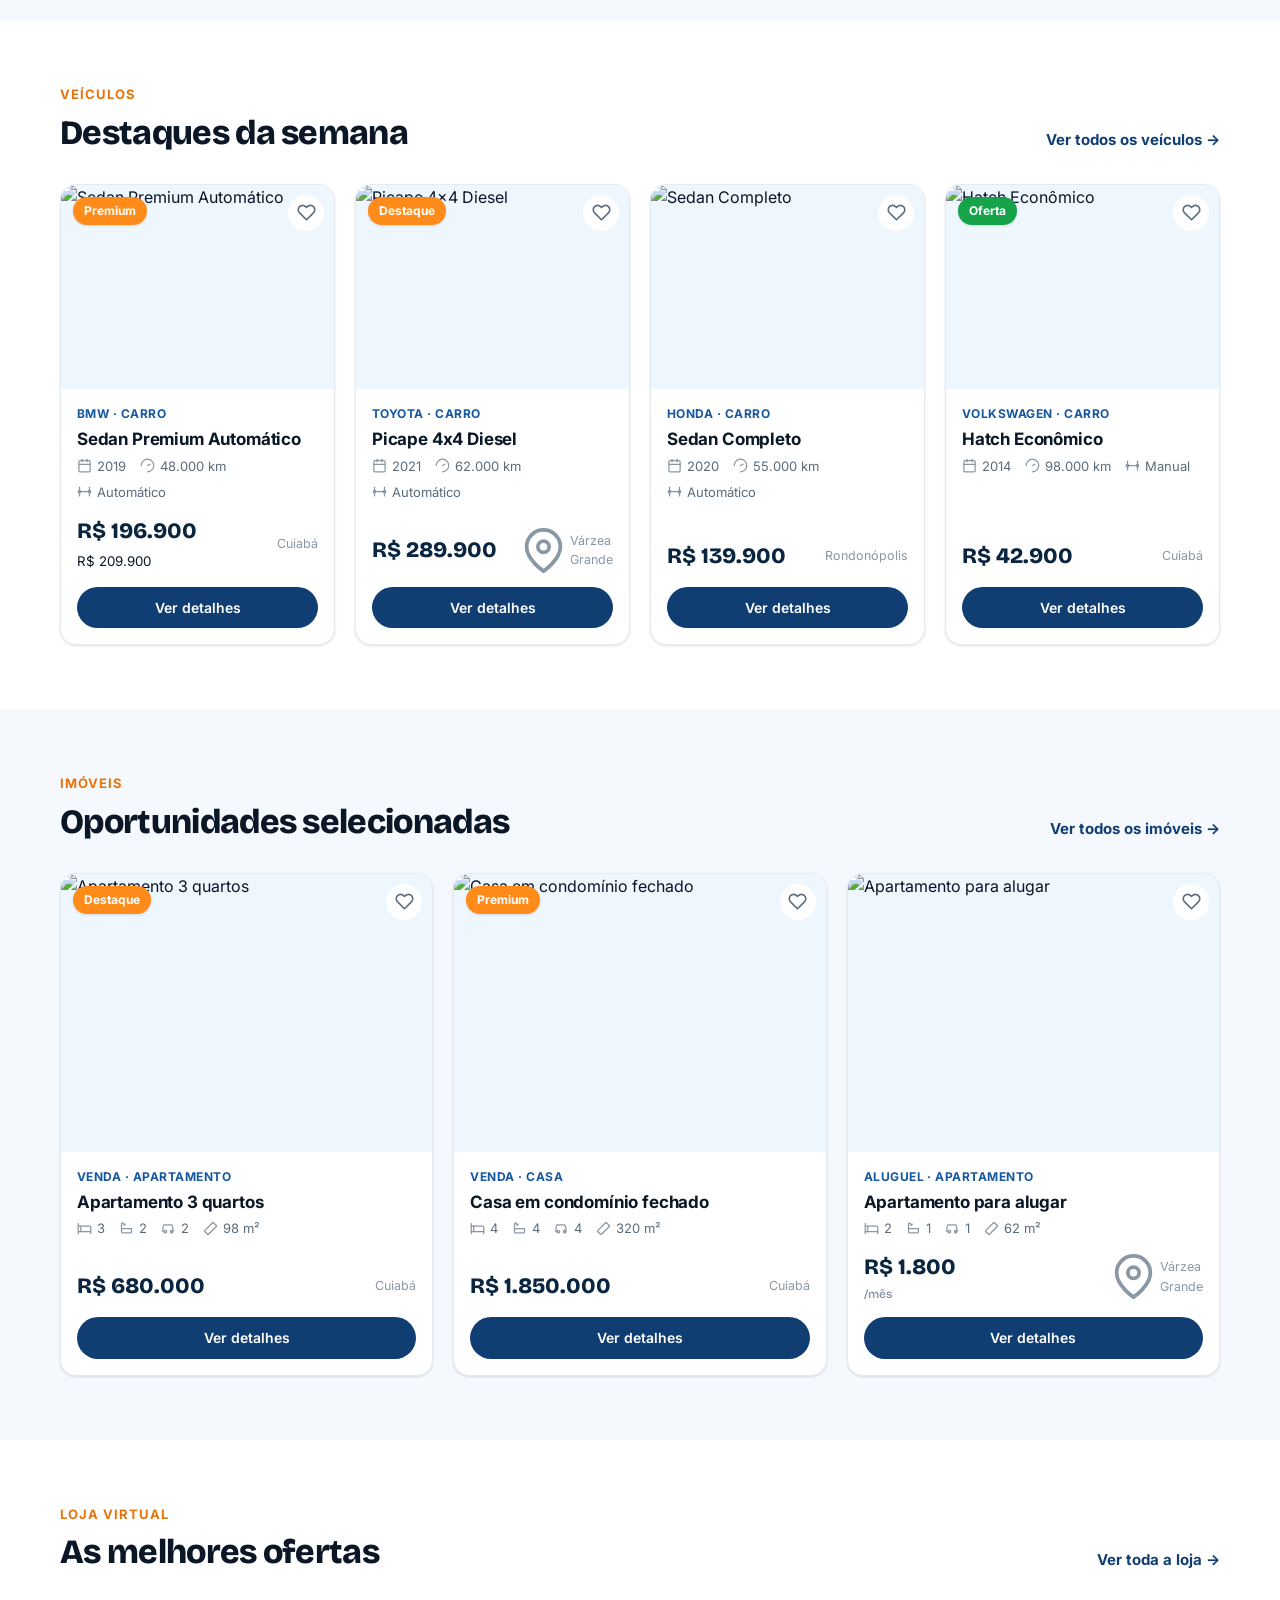
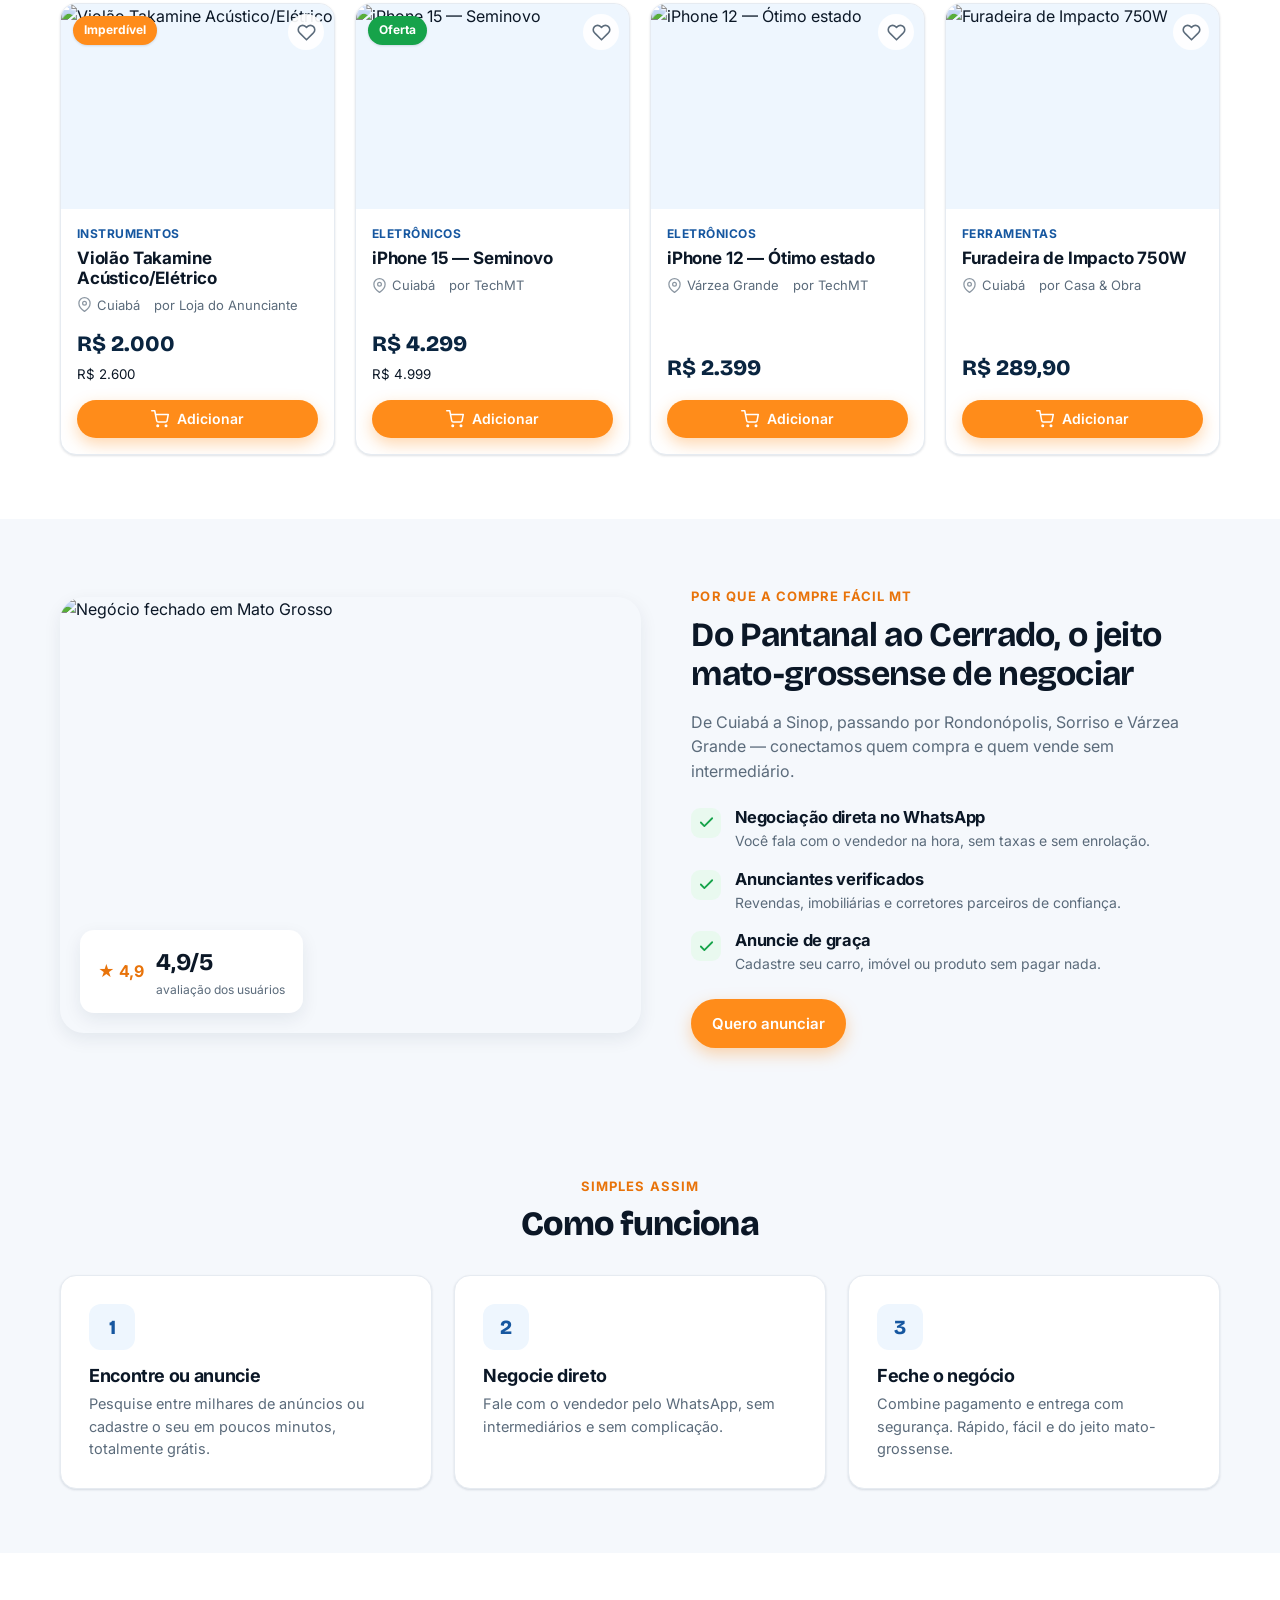
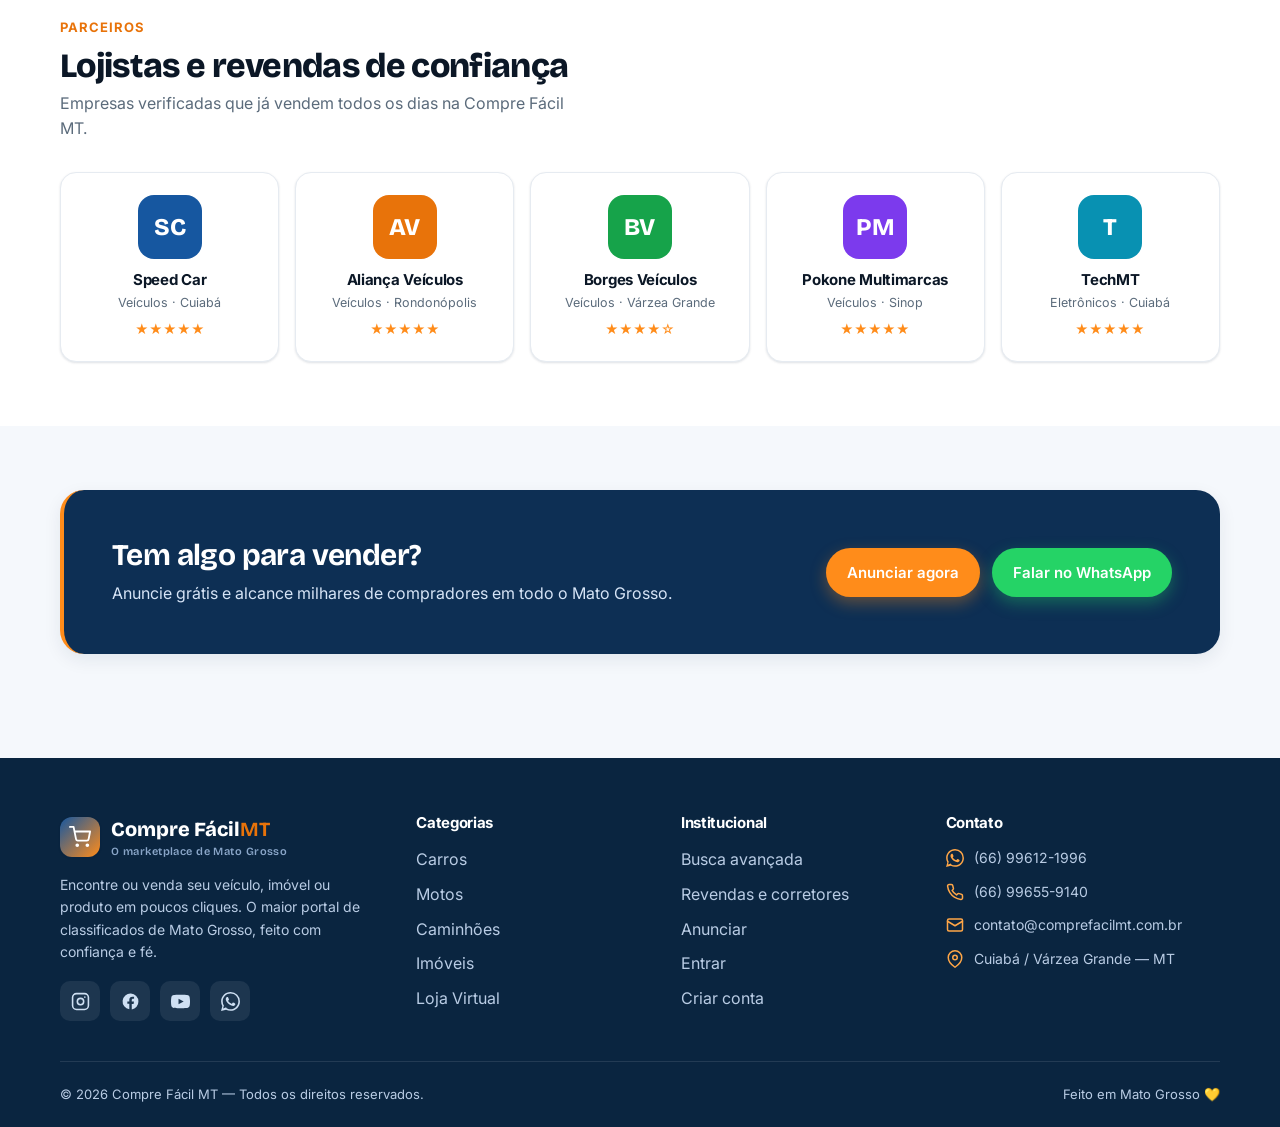
==== commit f4d6ac69: "Paridade completa com o site original + UX melhor + preview - Novas paginas: Login, Cadastro, Revend" ====
--- a/index.html
+++ b/index.html
@@ -39,6 +39,16 @@
     </form>
   </div>
 
+  <!-- Faixa de confiança -->
+  <div class="trust">
+    <div class="container">
+      <div class="ti"><span class="tic" id="t1"></span><div><b>+10 mil</b><span>anúncios publicados</span></div></div>
+      <div class="ti"><span class="tic" id="t2"></span><div><b>+500</b><span>revendas e corretores</span></div></div>
+      <div class="ti"><span class="tic" id="t3"></span><div><b>78</b><span>cidades de Mato Grosso</span></div></div>
+      <div class="ti"><span class="tic" id="t4"></span><div><b>12 anos</b><span>conectando MT</span></div></div>
+    </div>
+  </div>
+
   <!-- Categorias -->
   <section>
     <div class="container">
@@ -109,6 +119,29 @@
         <a href="loja.html" class="see-all">Ver toda a loja →</a>
       </div>
       <div class="grid grid-4" id="home-loja"></div>
+    </div>
+  </section>
+
+  <!-- Diferenciais (assimétrico) -->
+  <section>
+    <div class="container">
+      <div class="why">
+        <div class="why-media reveal">
+          <img src="https://images.unsplash.com/photo-1556742502-ec7c0e9f34b1?auto=format&fit=crop&w=1000&q=70" alt="Negócio fechado em Mato Grosso">
+          <div class="why-badge"><span class="accent-text" style="font-weight:700">★ 4,9</span><div><b>4,9/5</b><div class="muted" style="font-size:12px">avaliação dos usuários</div></div></div>
+        </div>
+        <div class="reveal">
+          <span class="eyebrow" style="color:var(--accent-600);font-weight:700;font-size:13px;letter-spacing:.08em;text-transform:uppercase">Por que a Compre Fácil MT</span>
+          <h2 style="font-size:34px;margin:8px 0 4px">Do Pantanal ao Cerrado, o jeito mato-grossense de negociar</h2>
+          <p class="muted">De Cuiabá a Sinop, passando por Rondonópolis, Sorriso e Várzea Grande — conectamos quem compra e quem vende sem intermediário.</p>
+          <div class="why-list">
+            <div class="why-item"><span class="ck" id="w1"></span><div><h4>Negociação direta no WhatsApp</h4><p>Você fala com o vendedor na hora, sem taxas e sem enrolação.</p></div></div>
+            <div class="why-item"><span class="ck" id="w2"></span><div><h4>Anunciantes verificados</h4><p>Revendas, imobiliárias e corretores parceiros de confiança.</p></div></div>
+            <div class="why-item"><span class="ck" id="w3"></span><div><h4>Anuncie de graça</h4><p>Cadastre seu carro, imóvel ou produto sem pagar nada.</p></div></div>
+          </div>
+          <a href="anunciar.html" class="btn btn-primary" style="margin-top:24px">Quero anunciar</a>
+        </div>
+      </div>
     </div>
   </section>
 
--- a/assets/css/styles.css
+++ b/assets/css/styles.css
@@ -2,6 +2,8 @@
    Compre Fácil MT — Redesign
    Design system + componentes
    ========================================================= */
+
+@import url('https://fonts.googleapis.com/css2?family=Bricolage+Grotesque:opsz,wght@12..96,500;12..96,600;12..96,700;12..96,800&display=swap');
 
 :root {
   /* Paleta */
@@ -39,7 +41,7 @@
   --container: 1200px;
 
   --font: 'Inter', -apple-system, BlinkMacSystemFont, 'Segoe UI', Roboto, sans-serif;
-  --font-display: 'Plus Jakarta Sans', 'Inter', sans-serif;
+  --font-display: 'Bricolage Grotesque', 'Plus Jakarta Sans', 'Inter', sans-serif;
 }
 
 * { box-sizing: border-box; }
@@ -74,6 +76,7 @@
   white-space: nowrap;
 }
 .btn:active { transform: translateY(1px); }
+.btn svg { width: 18px; height: 18px; flex-shrink: 0; }
 .btn-primary { background: var(--accent-500); color: #fff; box-shadow: 0 6px 16px rgba(255, 140, 26, .35); }
 .btn-primary:hover { background: var(--accent-600); }
 .btn-dark { background: var(--brand-700); color: #fff; }
@@ -427,3 +430,158 @@
 @media (max-width: 480px) {
   .grid-3, .grid-4, .cat-grid, .dealer-grid { grid-template-columns: 1fr; }
 }
+
+/* =========================================================
+   Adições v2 — paridade com o site original + UX melhor
+   ========================================================= */
+
+/* ---------- Dropdown no menu ---------- */
+.main-nav .has-drop { position: relative; }
+.main-nav .has-drop > a::after { content: '▾'; font-size: 11px; margin-left: 5px; opacity: .6; }
+.drop {
+  position: absolute; top: calc(100% + 6px); left: 0; min-width: 230px; background: #fff;
+  border: 1px solid var(--line); border-radius: 14px; box-shadow: var(--shadow-lg); padding: 8px;
+  opacity: 0; visibility: hidden; transform: translateY(8px); transition: all .18s ease; z-index: 120;
+}
+.main-nav .has-drop:hover .drop { opacity: 1; visibility: visible; transform: none; }
+.drop a { display: flex; flex-direction: column; padding: 10px 14px; border-radius: 10px; }
+.drop a:hover { background: var(--brand-50); }
+.drop a b { font-size: 14.5px; color: var(--ink-900); font-weight: 600; }
+.drop a span { font-size: 12.5px; color: var(--ink-400); }
+
+/* ---------- Auth no header ---------- */
+.auth-links { display: flex; align-items: center; gap: 4px; font-size: 14px; font-weight: 600; color: var(--ink-700); }
+.auth-links a:hover { color: var(--brand-700); }
+.auth-links .sep { color: var(--line); }
+.cart-btn { position: relative; width: 44px; height: 44px; border-radius: 12px; border: 1.5px solid var(--line); background: #fff; display: grid; place-items: center; cursor: pointer; color: var(--ink-700); transition: border-color .15s, color .15s; }
+.cart-btn:hover { border-color: var(--brand-400); color: var(--brand-700); }
+.cart-btn svg { width: 21px; height: 21px; }
+.cart-count { position: absolute; top: -7px; right: -7px; min-width: 20px; height: 20px; padding: 0 5px; border-radius: 999px; background: var(--accent-500); color: #fff; font-size: 11px; font-weight: 700; display: grid; place-items: center; }
+.cart-count.hidden { display: none; }
+
+/* ---------- Carrinho (drawer) ---------- */
+.cart-overlay { position: fixed; inset: 0; background: rgba(10,23,38,.45); z-index: 600; opacity: 0; visibility: hidden; transition: opacity .25s; }
+.cart-overlay.open { opacity: 1; visibility: visible; }
+.cart-drawer { position: fixed; top: 0; right: 0; height: 100%; width: 400px; max-width: 90vw; background: #fff; z-index: 601; transform: translateX(100%); transition: transform .3s ease; display: flex; flex-direction: column; box-shadow: var(--shadow-lg); }
+.cart-drawer.open { transform: none; }
+.cart-head { padding: 22px 24px; border-bottom: 1px solid var(--line); display: flex; align-items: center; justify-content: space-between; }
+.cart-head h3 { font-size: 19px; }
+.cart-close { background: none; border: none; font-size: 26px; line-height: 1; color: var(--ink-500); cursor: pointer; }
+.cart-items { flex: 1; overflow-y: auto; padding: 12px 24px; }
+.cart-item { display: flex; gap: 14px; padding: 14px 0; border-bottom: 1px solid var(--line); }
+.cart-item img { width: 70px; height: 70px; border-radius: 10px; object-fit: cover; flex-shrink: 0; }
+.cart-item .ci-body { flex: 1; min-width: 0; }
+.cart-item h4 { font-size: 14.5px; font-family: var(--font); font-weight: 600; margin: 0 0 4px; }
+.cart-item .ci-price { color: var(--brand-700); font-weight: 700; }
+.cart-item .ci-rm { background: none; border: none; color: var(--ink-400); font-size: 12.5px; cursor: pointer; padding: 4px 0; }
+.cart-item .ci-rm:hover { color: #e23744; }
+.cart-empty { text-align: center; color: var(--ink-500); padding: 50px 20px; }
+.cart-foot { padding: 20px 24px; border-top: 1px solid var(--line); }
+.cart-total { display: flex; justify-content: space-between; font-size: 18px; font-weight: 700; margin-bottom: 14px; }
+.cart-total b { font-family: var(--font-display); }
+
+/* ---------- Faixa de confiança (números reais) ---------- */
+.trust { background: var(--brand-900); color: #cfe0f3; }
+.trust .container { display: grid; grid-template-columns: repeat(4, 1fr); gap: 24px; padding: 30px 20px; }
+.trust .ti { display: flex; align-items: center; gap: 14px; }
+.trust .ti b { font-family: var(--font-display); font-size: 30px; font-weight: 800; color: #fff; line-height: 1; }
+.trust .ti span { font-size: 13px; }
+.trust .ti .tic { width: 44px; height: 44px; border-radius: 12px; background: rgba(255,255,255,.08); display: grid; place-items: center; color: var(--accent-400); flex-shrink: 0; }
+.trust .ti .tic svg { width: 22px; height: 22px; }
+
+/* ---------- Diferenciais (layout assimétrico) ---------- */
+.why { display: grid; grid-template-columns: 1.1fr 1fr; gap: 50px; align-items: center; }
+.why .why-media { position: relative; border-radius: var(--radius-lg); overflow: hidden; box-shadow: var(--shadow); aspect-ratio: 4/3; }
+.why .why-media img { width: 100%; height: 100%; object-fit: cover; }
+.why .why-badge { position: absolute; left: 20px; bottom: 20px; background: #fff; border-radius: 14px; padding: 14px 18px; box-shadow: var(--shadow); display: flex; align-items: center; gap: 12px; }
+.why .why-badge b { font-family: var(--font-display); font-size: 24px; }
+.why-list { display: grid; gap: 18px; margin-top: 24px; }
+.why-item { display: flex; gap: 14px; }
+.why-item .ck { width: 30px; height: 30px; border-radius: 9px; background: var(--success-bg); color: var(--success); display: grid; place-items: center; flex-shrink: 0; }
+.why-item .ck svg { width: 17px; height: 17px; }
+.why-item h4 { font-size: 16.5px; font-family: var(--font); }
+.why-item p { font-size: 14px; color: var(--ink-500); margin: 3px 0 0; }
+
+/* ---------- Páginas de autenticação ---------- */
+.auth-wrap { display: grid; grid-template-columns: 1fr 1fr; min-height: calc(100vh - 112px); }
+.auth-side { position: relative; color: #fff; padding: 56px; display: flex; flex-direction: column; justify-content: space-between; overflow: hidden; }
+.auth-side img { position: absolute; inset: 0; width: 100%; height: 100%; object-fit: cover; z-index: 0; }
+.auth-side::after { content: ''; position: absolute; inset: 0; background: linear-gradient(160deg, rgba(10,37,64,.85), rgba(16,62,114,.7)); z-index: 1; }
+.auth-side > * { position: relative; z-index: 2; }
+.auth-side h2 { font-size: 34px; max-width: 360px; }
+.auth-side .quote { font-style: italic; opacity: .9; }
+.auth-form-side { display: flex; align-items: center; justify-content: center; padding: 40px; }
+.auth-card { width: 100%; max-width: 420px; }
+.auth-card h1 { font-size: 28px; margin-bottom: 6px; }
+.auth-card .sub { color: var(--ink-500); margin-bottom: 26px; }
+.auth-card .social-login { display: grid; gap: 10px; margin-bottom: 20px; }
+.btn-outline { background: #fff; border: 1.5px solid var(--line); color: var(--ink-700); }
+.btn-outline:hover { border-color: var(--brand-400); }
+.divider { display: flex; align-items: center; gap: 14px; color: var(--ink-400); font-size: 13px; margin: 4px 0 20px; }
+.divider::before, .divider::after { content: ''; flex: 1; height: 1px; background: var(--line); }
+.auth-card .switch { text-align: center; margin-top: 20px; font-size: 14px; color: var(--ink-500); }
+.auth-card .switch a { color: var(--brand-700); font-weight: 600; }
+.auth-card .forgot { text-align: right; font-size: 13px; }
+.auth-card .forgot a { color: var(--brand-600); }
+
+/* ---------- Revendas / Imobiliárias ---------- */
+.reseller-grid { display: grid; grid-template-columns: repeat(3, 1fr); gap: 22px; }
+.reseller {
+  background: #fff; border: 1px solid var(--line); border-radius: var(--radius); overflow: hidden; box-shadow: var(--shadow-sm);
+  transition: transform .18s, box-shadow .2s;
+}
+.reseller:hover { transform: translateY(-4px); box-shadow: var(--shadow); }
+.reseller .cover { height: 92px; position: relative; }
+.reseller .r-ava { width: 72px; height: 72px; border-radius: 16px; border: 3px solid #fff; position: absolute; left: 22px; bottom: -28px; display: grid; place-items: center; font-family: var(--font-display); font-weight: 800; font-size: 26px; color: #fff; box-shadow: var(--shadow-sm); }
+.reseller .r-body { padding: 38px 22px 22px; }
+.reseller .r-body h3 { font-size: 18px; font-family: var(--font); }
+.reseller .r-tag { font-size: 12.5px; color: var(--ink-500); margin-bottom: 10px; }
+.reseller .r-meta { display: flex; gap: 16px; font-size: 13px; color: var(--ink-500); margin: 12px 0; }
+.reseller .r-meta b { color: var(--ink-900); }
+.reseller .stars { color: var(--accent-500); font-size: 14px; }
+
+/* ---------- Busca avançada ---------- */
+.adv-search { background: #fff; border: 1px solid var(--line); border-radius: var(--radius-lg); padding: 30px; box-shadow: var(--shadow); }
+.adv-grid { display: grid; grid-template-columns: repeat(3, 1fr); gap: 18px; }
+.adv-grid .form-field { margin-bottom: 0; }
+
+/* ---------- Página de detalhe ---------- */
+.detail { display: grid; grid-template-columns: 1.4fr 1fr; gap: 36px; padding: 36px 0 70px; align-items: start; }
+.detail-gallery .main-img { border-radius: var(--radius); overflow: hidden; aspect-ratio: 4/3; box-shadow: var(--shadow-sm); border: 1px solid var(--line); }
+.detail-gallery .main-img img { width: 100%; height: 100%; object-fit: cover; }
+.detail-thumbs { display: grid; grid-template-columns: repeat(4, 1fr); gap: 12px; margin-top: 12px; }
+.detail-thumbs img { border-radius: 10px; aspect-ratio: 1; object-fit: cover; cursor: pointer; border: 2px solid transparent; }
+.detail-thumbs img:hover, .detail-thumbs img.active { border-color: var(--brand-500); }
+.detail-side { background: #fff; border: 1px solid var(--line); border-radius: var(--radius); padding: 26px; box-shadow: var(--shadow-sm); position: sticky; top: 90px; }
+.detail-side .d-cat { color: var(--brand-600); font-weight: 700; font-size: 13px; text-transform: uppercase; letter-spacing: .04em; }
+.detail-side h1 { font-size: 26px; margin: 8px 0; }
+.detail-side .d-price { font-family: var(--font-display); font-size: 34px; font-weight: 800; color: var(--brand-900); margin: 14px 0; }
+.detail-side .d-price small { display: block; font-size: 16px; color: var(--ink-400); text-decoration: line-through; font-weight: 600; }
+.spec-grid { display: grid; grid-template-columns: 1fr 1fr; gap: 14px; margin: 20px 0; }
+.spec { background: var(--bg); border-radius: 12px; padding: 12px 14px; }
+.spec span { font-size: 12px; color: var(--ink-400); display: block; }
+.spec b { font-size: 15px; }
+.detail-desc { background: #fff; border: 1px solid var(--line); border-radius: var(--radius); padding: 26px; margin-top: 24px; }
+.detail-desc h3 { margin-bottom: 12px; }
+.detail-desc p { color: var(--ink-700); }
+.seller-box { display: flex; align-items: center; gap: 14px; padding: 16px 0; border-top: 1px solid var(--line); margin-top: 18px; }
+.seller-box .s-ava { width: 48px; height: 48px; border-radius: 12px; background: var(--brand-600); color: #fff; display: grid; place-items: center; font-weight: 800; font-family: var(--font-display); }
+
+/* ---------- Responsivo v2 ---------- */
+@media (max-width: 1024px) {
+  .why { grid-template-columns: 1fr; }
+  .reseller-grid { grid-template-columns: repeat(2, 1fr); }
+  .adv-grid { grid-template-columns: repeat(2, 1fr); }
+  .detail { grid-template-columns: 1fr; }
+  .detail-side { position: static; }
+  .auth-wrap { grid-template-columns: 1fr; }
+  .auth-side { display: none; }
+  .trust .container { grid-template-columns: repeat(2, 1fr); }
+}
+@media (max-width: 760px) {
+  .auth-links, .cart-btn { display: none; }
+  .reseller-grid, .adv-grid, .spec-grid { grid-template-columns: 1fr; }
+  .cart-drawer { width: 100%; }
+  .mobile-nav .panel .drop-m { padding-left: 14px; }
+  .mobile-nav .panel .drop-m a { font-size: 14px; color: var(--ink-500); padding: 9px 14px; }
+}
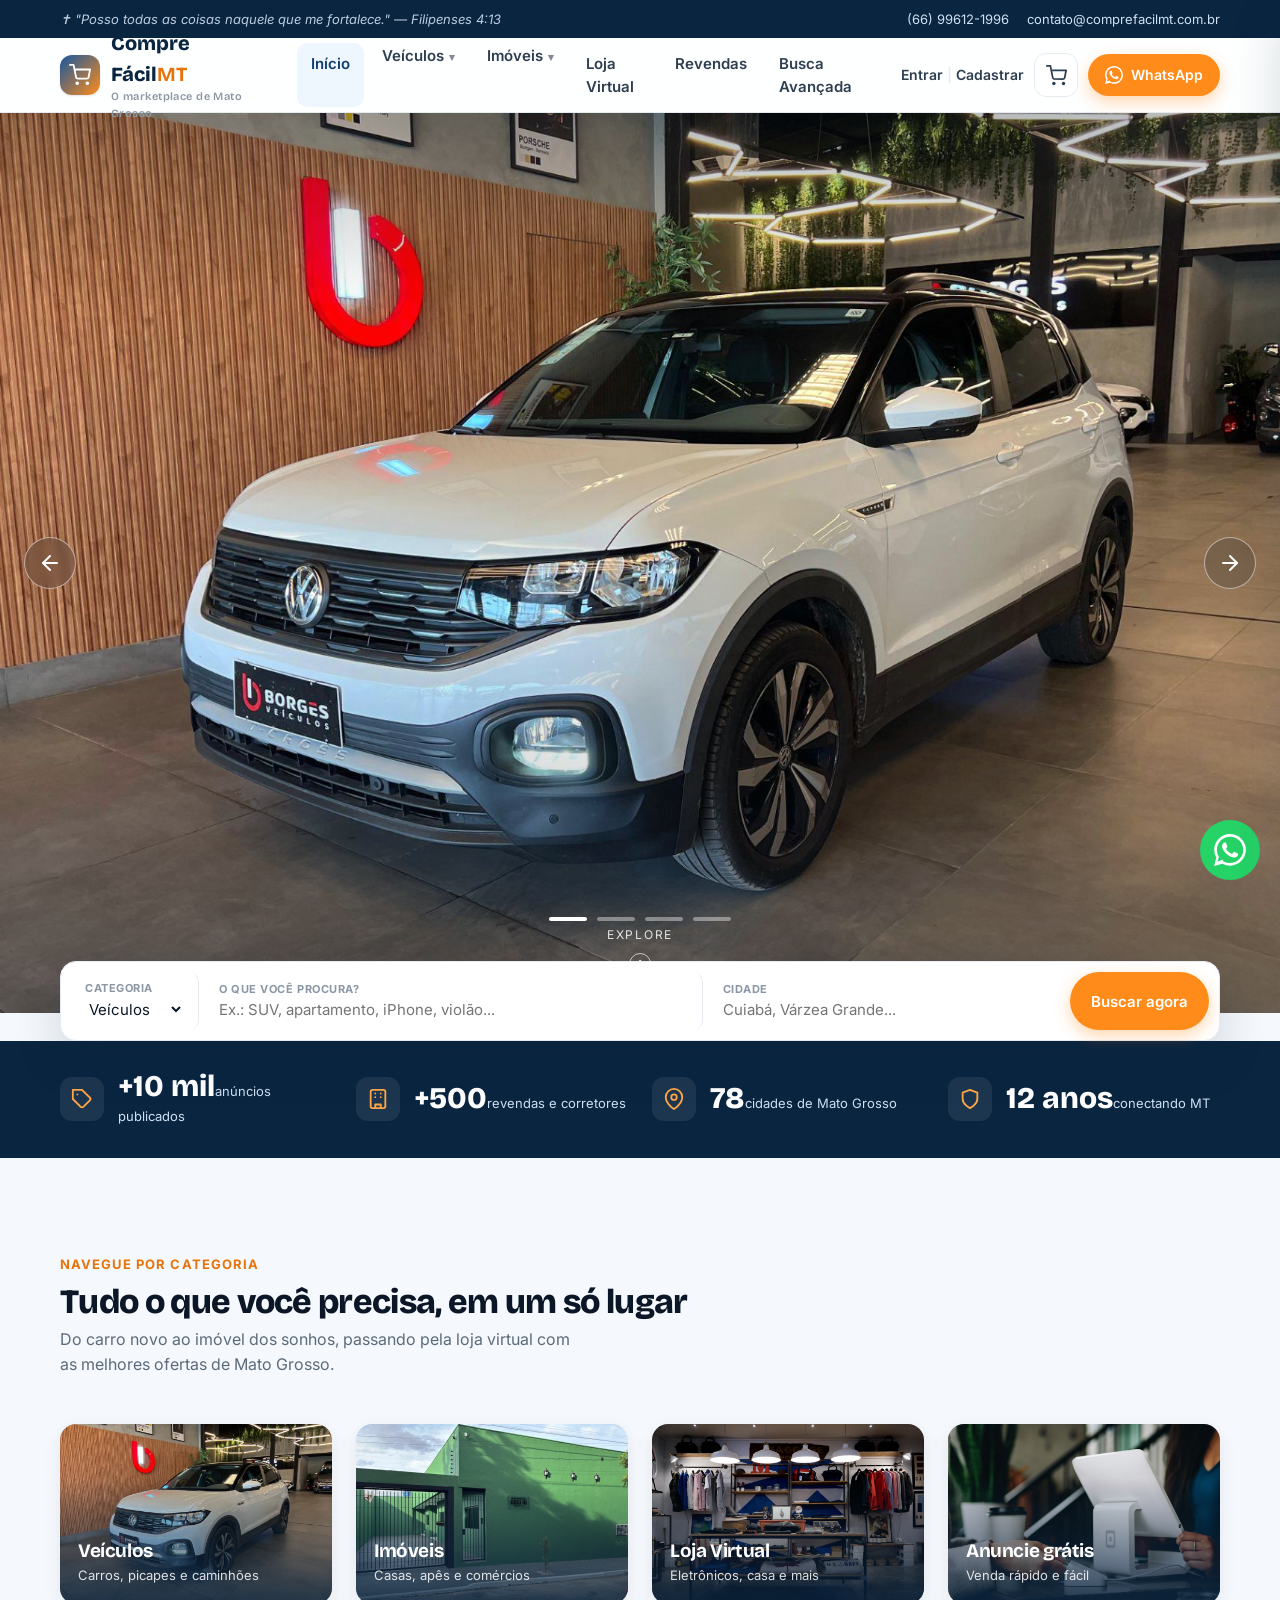
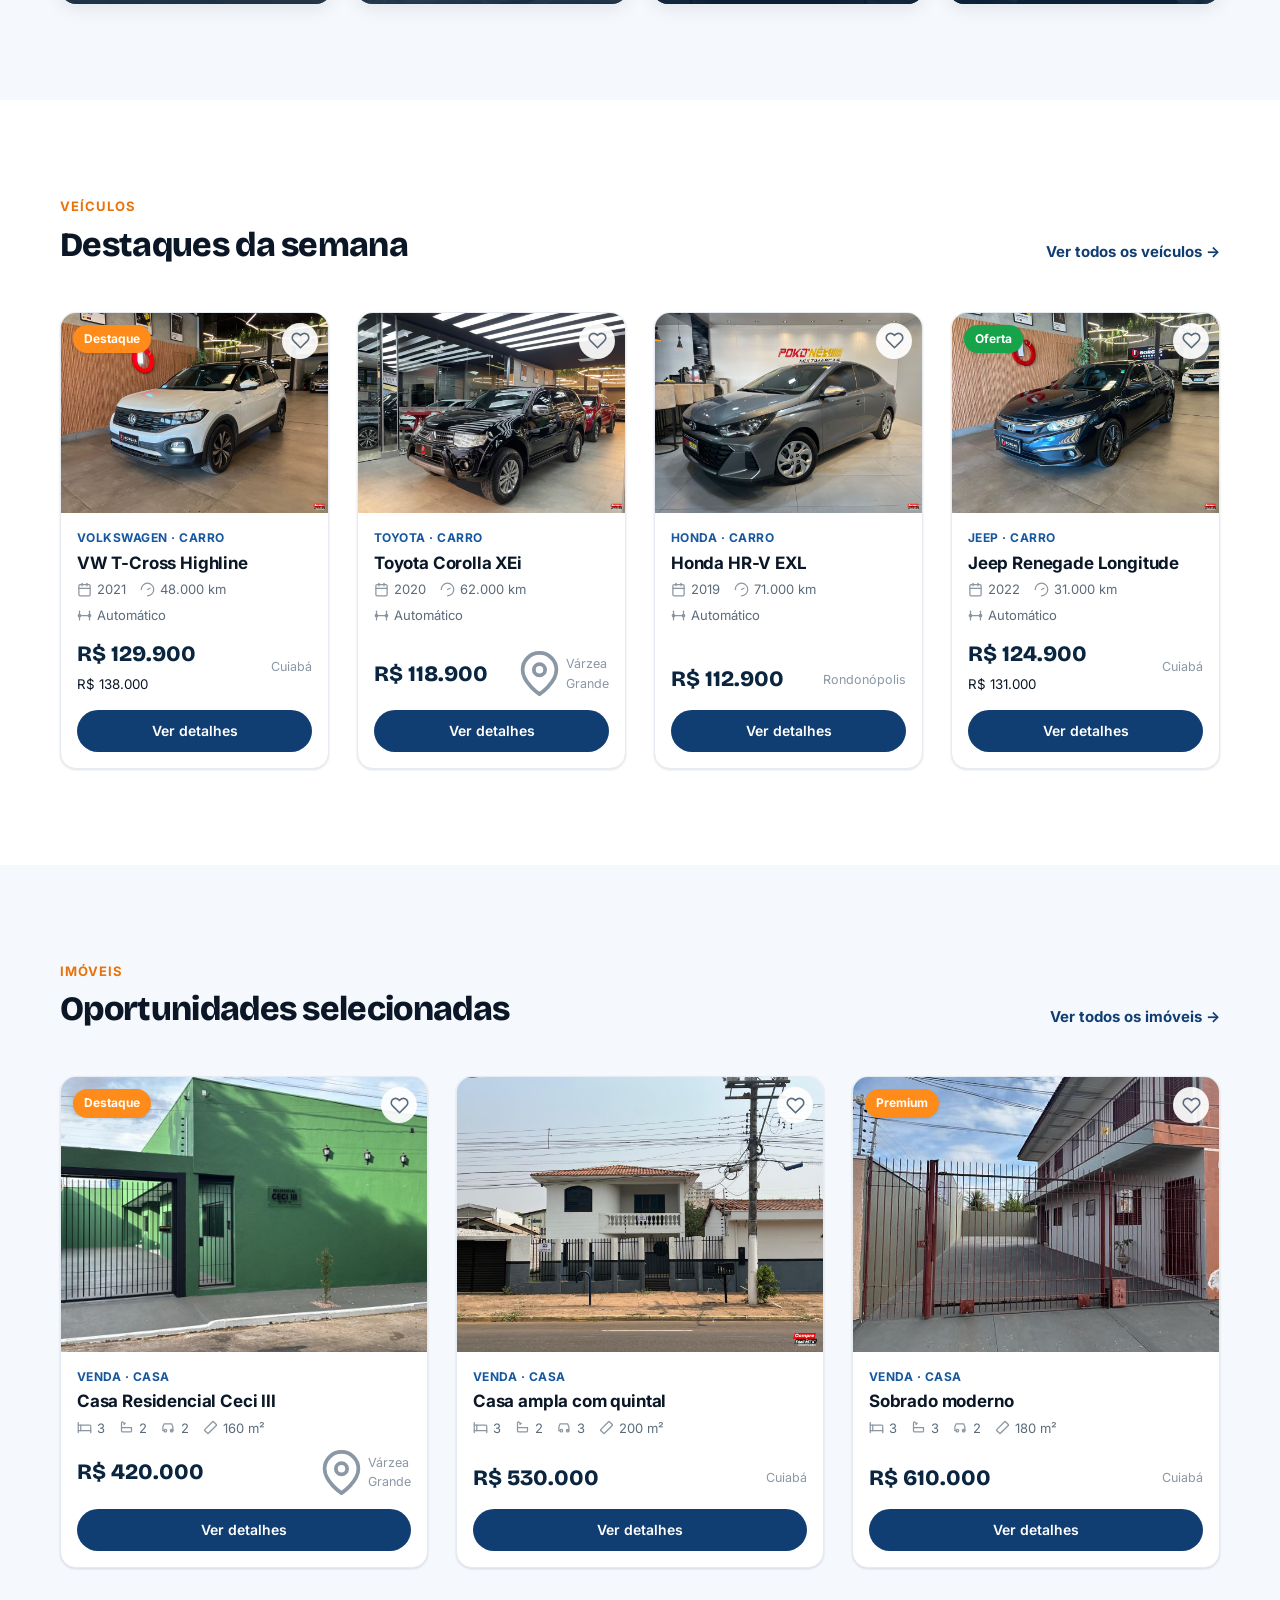
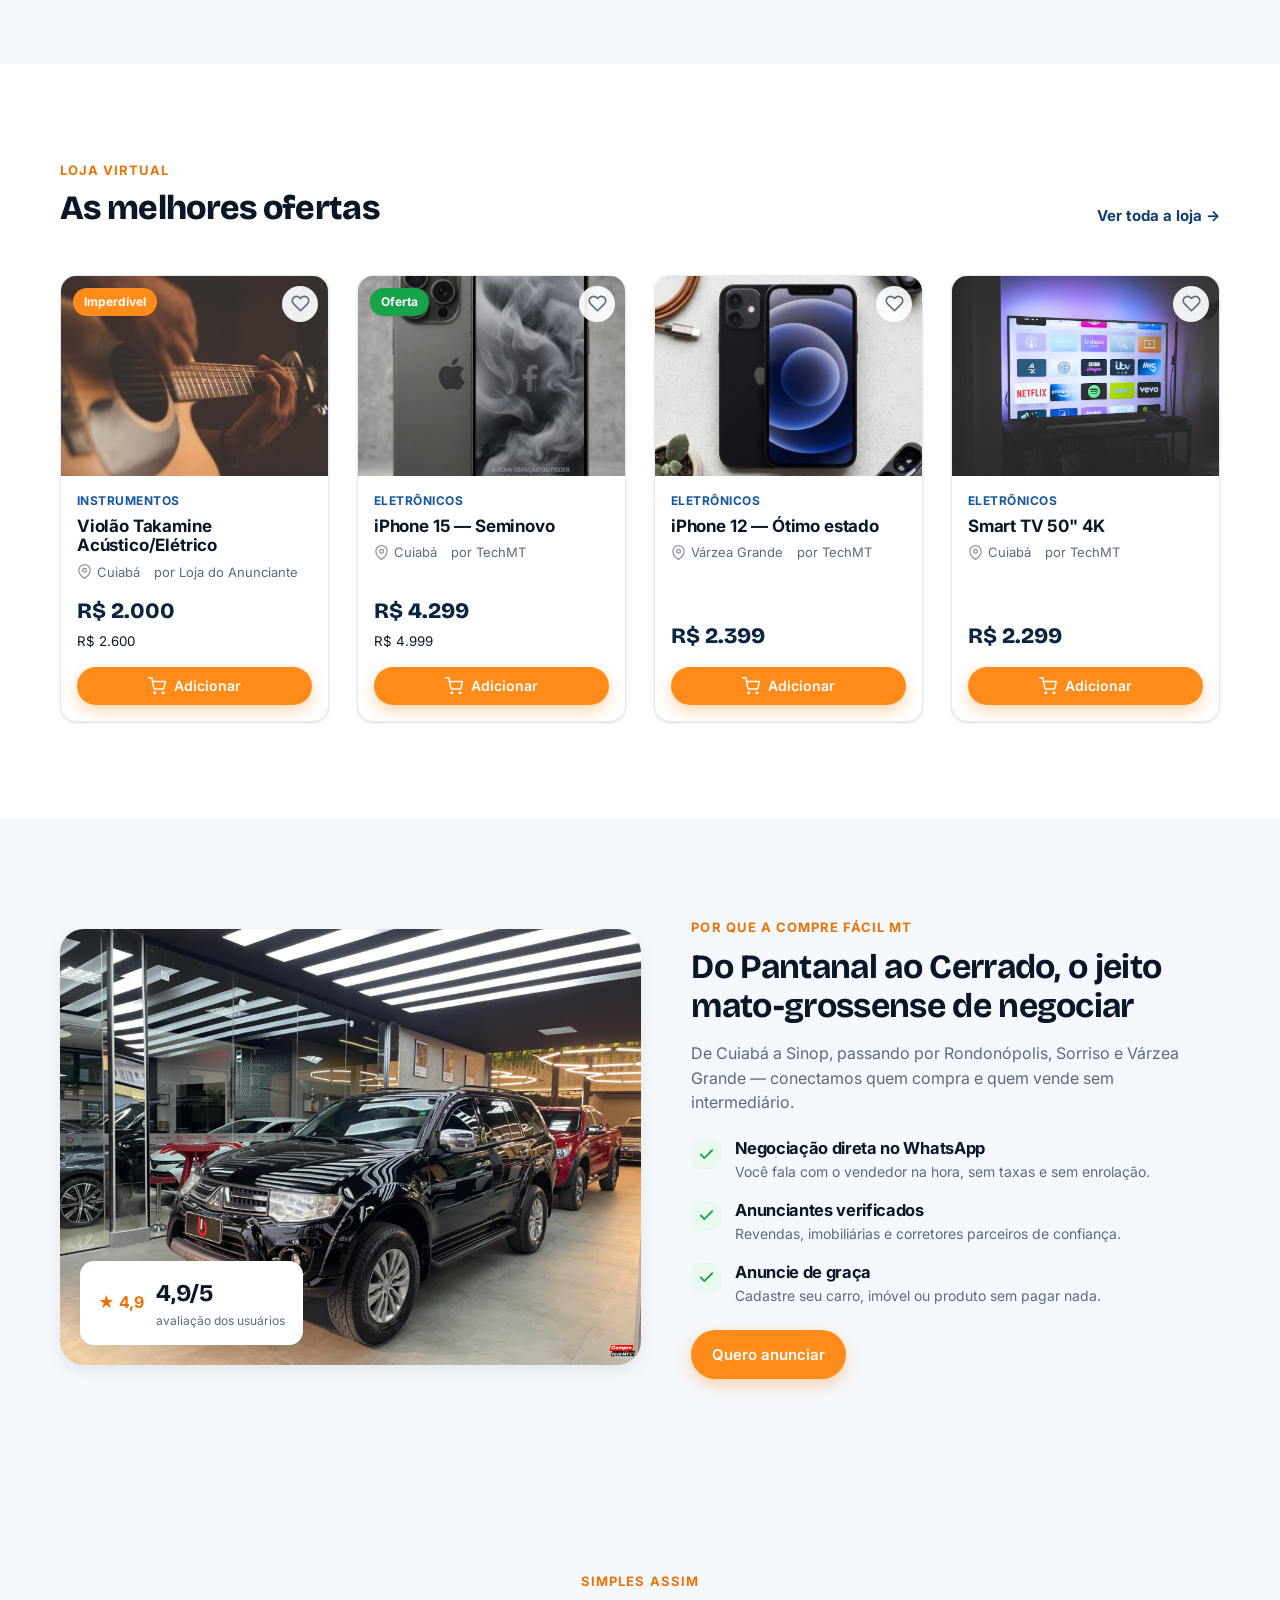
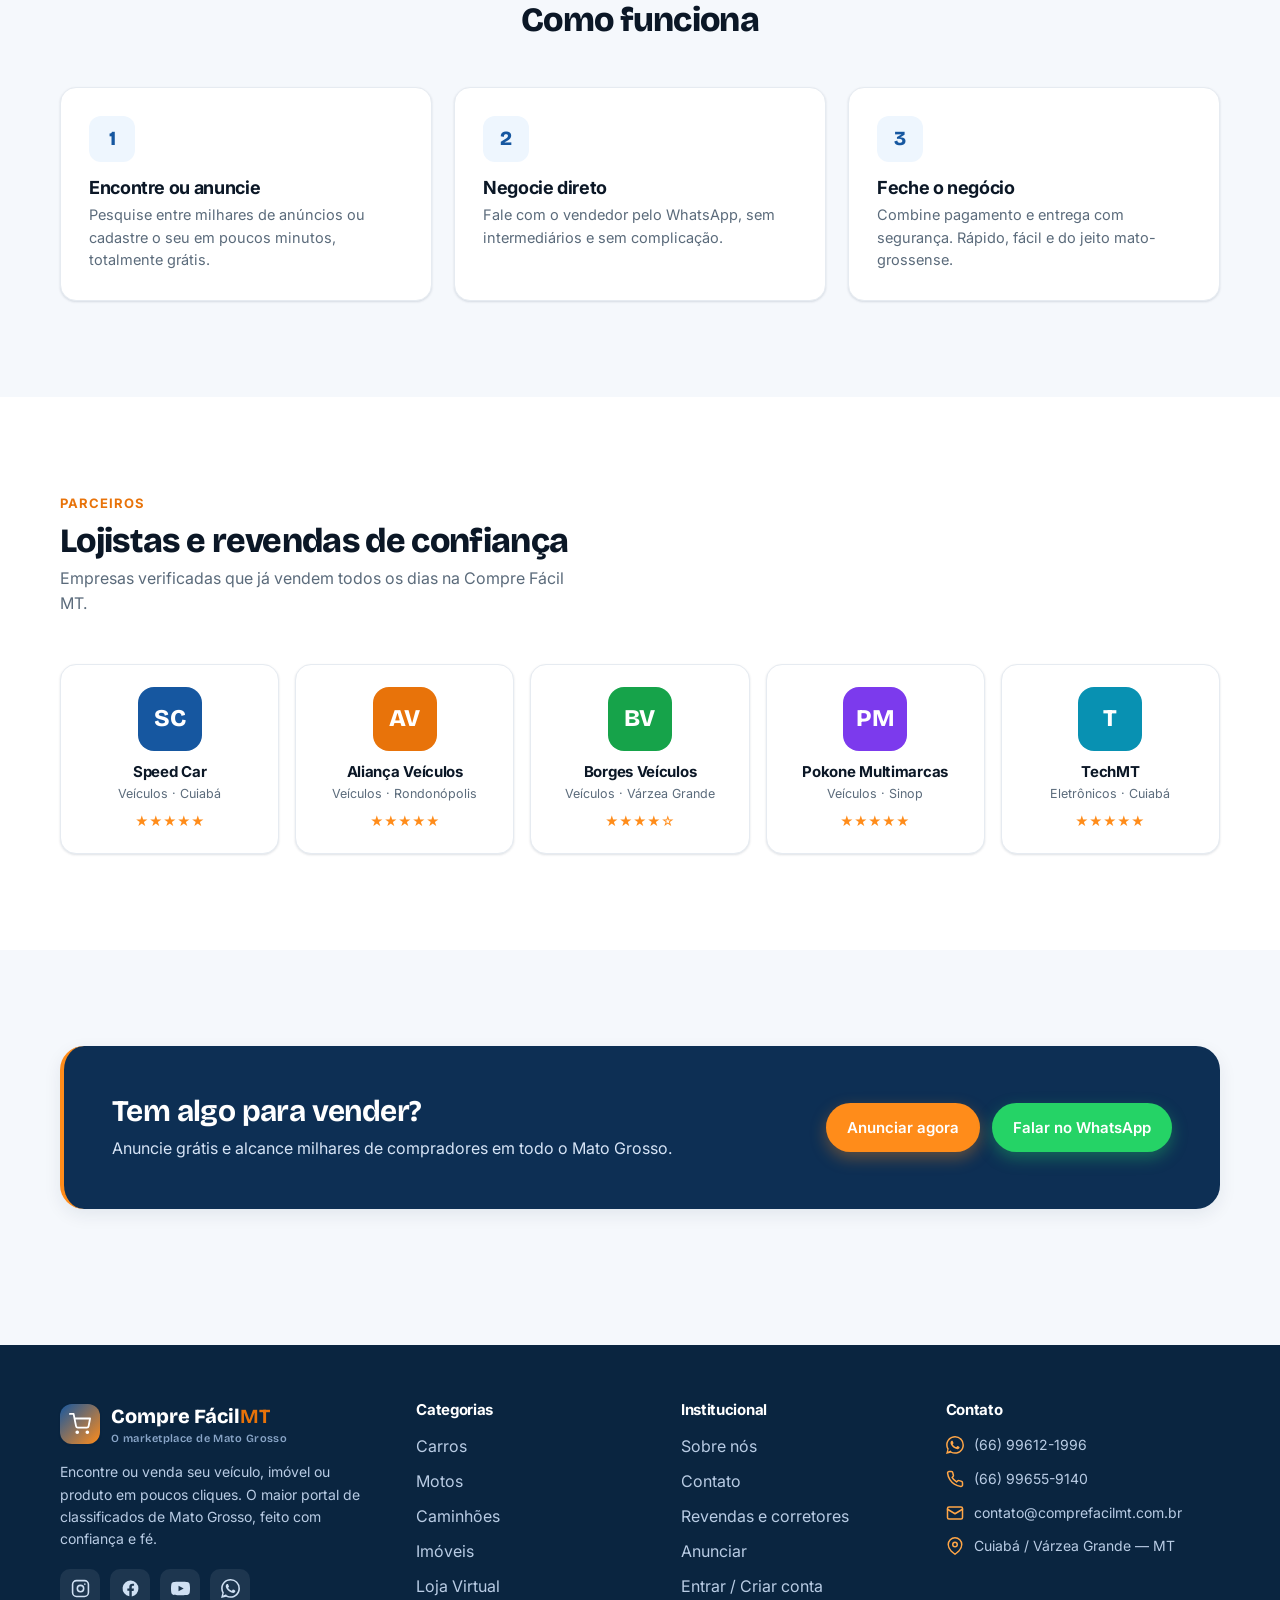
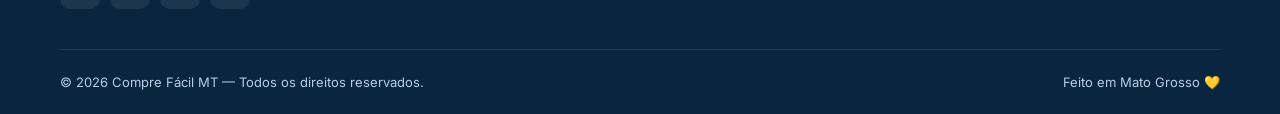
==== commit d9026990: "Polimento: imagens originais locais, scroll lateral, respiro e carrinho pro - Baixa imagens originai" ====
--- a/index.html
+++ b/index.html
@@ -61,19 +61,19 @@
       </div>
       <div class="cat-grid">
         <a href="veiculos.html" class="cat-card reveal">
-          <img src="https://images.unsplash.com/photo-1503376780353-7e6692767b70?auto=format&fit=crop&w=800&q=70" alt="Veículos">
-          <div class="cc-body"><h3>Veículos</h3><span>Carros, motos e caminhões</span></div>
+          <img src="assets/img/v2.jpg" alt="Veículos">
+          <div class="cc-body"><h3>Veículos</h3><span>Carros, picapes e caminhões</span></div>
         </a>
         <a href="imoveis.html" class="cat-card reveal">
-          <img src="https://images.unsplash.com/photo-1568605114967-8130f3a36994?auto=format&fit=crop&w=800&q=70" alt="Imóveis">
+          <img src="assets/img/i1.jpg" alt="Imóveis">
           <div class="cc-body"><h3>Imóveis</h3><span>Casas, apês e comércios</span></div>
         </a>
         <a href="loja.html" class="cat-card reveal">
-          <img src="https://images.unsplash.com/photo-1556742502-ec7c0e9f34b1?auto=format&fit=crop&w=800&q=70" alt="Loja Virtual">
+          <img src="assets/img/cat-loja.jpg" alt="Loja Virtual">
           <div class="cc-body"><h3>Loja Virtual</h3><span>Eletrônicos, casa e mais</span></div>
         </a>
         <a href="anunciar.html" class="cat-card reveal">
-          <img src="https://images.unsplash.com/photo-1556745757-8d76bdb6984b?auto=format&fit=crop&w=800&q=70" alt="Anunciar">
+          <img src="assets/img/cat-anunciar.jpg" alt="Anunciar">
           <div class="cc-body"><h3>Anuncie grátis</h3><span>Venda rápido e fácil</span></div>
         </a>
       </div>
@@ -127,7 +127,7 @@
     <div class="container">
       <div class="why">
         <div class="why-media reveal">
-          <img src="https://images.unsplash.com/photo-1556742502-ec7c0e9f34b1?auto=format&fit=crop&w=1000&q=70" alt="Negócio fechado em Mato Grosso">
+          <img src="assets/img/v3.jpg" alt="Veículo à venda em Mato Grosso">
           <div class="why-badge"><span class="accent-text" style="font-weight:700">★ 4,9</span><div><b>4,9/5</b><div class="muted" style="font-size:12px">avaliação dos usuários</div></div></div>
         </div>
         <div class="reveal">
--- a/assets/css/styles.css
+++ b/assets/css/styles.css
@@ -46,7 +46,8 @@
 
 * { box-sizing: border-box; }
 
-html { scroll-behavior: smooth; }
+html { scroll-behavior: smooth; overflow-x: clip; }
+body { overflow-x: clip; }
 
 body {
   margin: 0;
@@ -193,8 +194,8 @@
 }
 
 /* ====================== Sections ====================== */
-section { padding: 64px 0; }
-.section-head { display: flex; align-items: flex-end; justify-content: space-between; gap: 20px; margin-bottom: 32px; }
+section { padding: 96px 0; }
+.section-head { display: flex; align-items: flex-end; justify-content: space-between; gap: 20px; margin-bottom: 48px; }
 .section-head h2 { font-size: clamp(24px, 3vw, 34px); font-weight: 800; }
 .section-head .eyebrow { color: var(--accent-600); font-weight: 700; font-size: 13px; letter-spacing: .08em; text-transform: uppercase; margin-bottom: 8px; display: block; }
 .section-head p { color: var(--ink-500); margin: 6px 0 0; max-width: 520px; }
@@ -202,7 +203,7 @@
 .section-head a.see-all:hover { gap: 10px; }
 
 /* ====================== Categorias ====================== */
-.cat-grid { display: grid; grid-template-columns: repeat(4, 1fr); gap: 18px; }
+.cat-grid { display: grid; grid-template-columns: repeat(4, 1fr); gap: 24px; }
 .cat-card {
   position: relative; border-radius: var(--radius); overflow: hidden; min-height: 180px;
   display: flex; align-items: flex-end; color: #fff; box-shadow: var(--shadow);
@@ -216,7 +217,7 @@
 .cat-card .cc-body span { font-size: 13px; opacity: .85; }
 
 /* ====================== Cards de produto/anúncio ====================== */
-.grid { display: grid; gap: 20px; }
+.grid { display: grid; gap: 28px; }
 .grid-3 { grid-template-columns: repeat(3, 1fr); }
 .grid-4 { grid-template-columns: repeat(4, 1fr); }
 
@@ -467,18 +468,31 @@
 .cart-head { padding: 22px 24px; border-bottom: 1px solid var(--line); display: flex; align-items: center; justify-content: space-between; }
 .cart-head h3 { font-size: 19px; }
 .cart-close { background: none; border: none; font-size: 26px; line-height: 1; color: var(--ink-500); cursor: pointer; }
-.cart-items { flex: 1; overflow-y: auto; padding: 12px 24px; }
-.cart-item { display: flex; gap: 14px; padding: 14px 0; border-bottom: 1px solid var(--line); }
-.cart-item img { width: 70px; height: 70px; border-radius: 10px; object-fit: cover; flex-shrink: 0; }
-.cart-item .ci-body { flex: 1; min-width: 0; }
-.cart-item h4 { font-size: 14.5px; font-family: var(--font); font-weight: 600; margin: 0 0 4px; }
-.cart-item .ci-price { color: var(--brand-700); font-weight: 700; }
-.cart-item .ci-rm { background: none; border: none; color: var(--ink-400); font-size: 12.5px; cursor: pointer; padding: 4px 0; }
+.ship-bar { margin: 4px 24px 0; padding: 12px 14px; background: var(--success-bg); border-radius: 12px; font-size: 13px; color: #166534; display: flex; align-items: center; gap: 8px; }
+.ship-bar svg { width: 18px; height: 18px; flex-shrink: 0; }
+.cart-items { flex: 1; overflow-y: auto; padding: 14px 24px; }
+.cart-item { display: flex; gap: 14px; padding: 16px 0; border-bottom: 1px solid var(--line); }
+.cart-item img { width: 76px; height: 76px; border-radius: 12px; object-fit: cover; flex-shrink: 0; border: 1px solid var(--line); }
+.cart-item .ci-body { flex: 1; min-width: 0; display: flex; flex-direction: column; }
+.cart-item h4 { font-size: 14.5px; font-family: var(--font); font-weight: 600; margin: 0 0 2px; }
+.cart-item .ci-unit { font-size: 12.5px; color: var(--ink-400); margin-bottom: 8px; }
+.cart-item .ci-row { margin-top: auto; display: flex; align-items: center; justify-content: space-between; gap: 10px; }
+.qty { display: inline-flex; align-items: center; border: 1.5px solid var(--line); border-radius: 999px; overflow: hidden; }
+.qty button { width: 30px; height: 30px; border: none; background: #fff; color: var(--ink-700); font-size: 17px; line-height: 1; cursor: pointer; transition: background .15s; }
+.qty button:hover { background: var(--brand-50); color: var(--brand-700); }
+.qty span { min-width: 30px; text-align: center; font-weight: 700; font-size: 14px; }
+.cart-item .ci-sub { font-family: var(--font-display); font-weight: 800; color: var(--brand-900); font-size: 15px; }
+.cart-item .ci-rm { background: none; border: none; color: var(--ink-400); cursor: pointer; padding: 4px; align-self: flex-start; }
 .cart-item .ci-rm:hover { color: #e23744; }
-.cart-empty { text-align: center; color: var(--ink-500); padding: 50px 20px; }
+.cart-item .ci-rm svg { width: 16px; height: 16px; }
+.cart-empty { text-align: center; color: var(--ink-500); padding: 60px 20px; }
+.cart-empty svg { width: 54px; height: 54px; color: var(--ink-400); margin-bottom: 14px; }
 .cart-foot { padding: 20px 24px; border-top: 1px solid var(--line); }
-.cart-total { display: flex; justify-content: space-between; font-size: 18px; font-weight: 700; margin-bottom: 14px; }
-.cart-total b { font-family: var(--font-display); }
+.cart-sub-line { display: flex; justify-content: space-between; font-size: 14px; color: var(--ink-500); margin-bottom: 8px; }
+.cart-total { display: flex; justify-content: space-between; align-items: baseline; font-size: 16px; font-weight: 700; margin-bottom: 16px; }
+.cart-total b { font-family: var(--font-display); font-size: 24px; }
+.cart-foot .secure { display: flex; align-items: center; justify-content: center; gap: 6px; font-size: 12px; color: var(--ink-400); margin-top: 12px; }
+.cart-foot .secure svg { width: 14px; height: 14px; }
 
 /* ---------- Faixa de confiança (números reais) ---------- */
 .trust { background: var(--brand-900); color: #cfe0f3; }
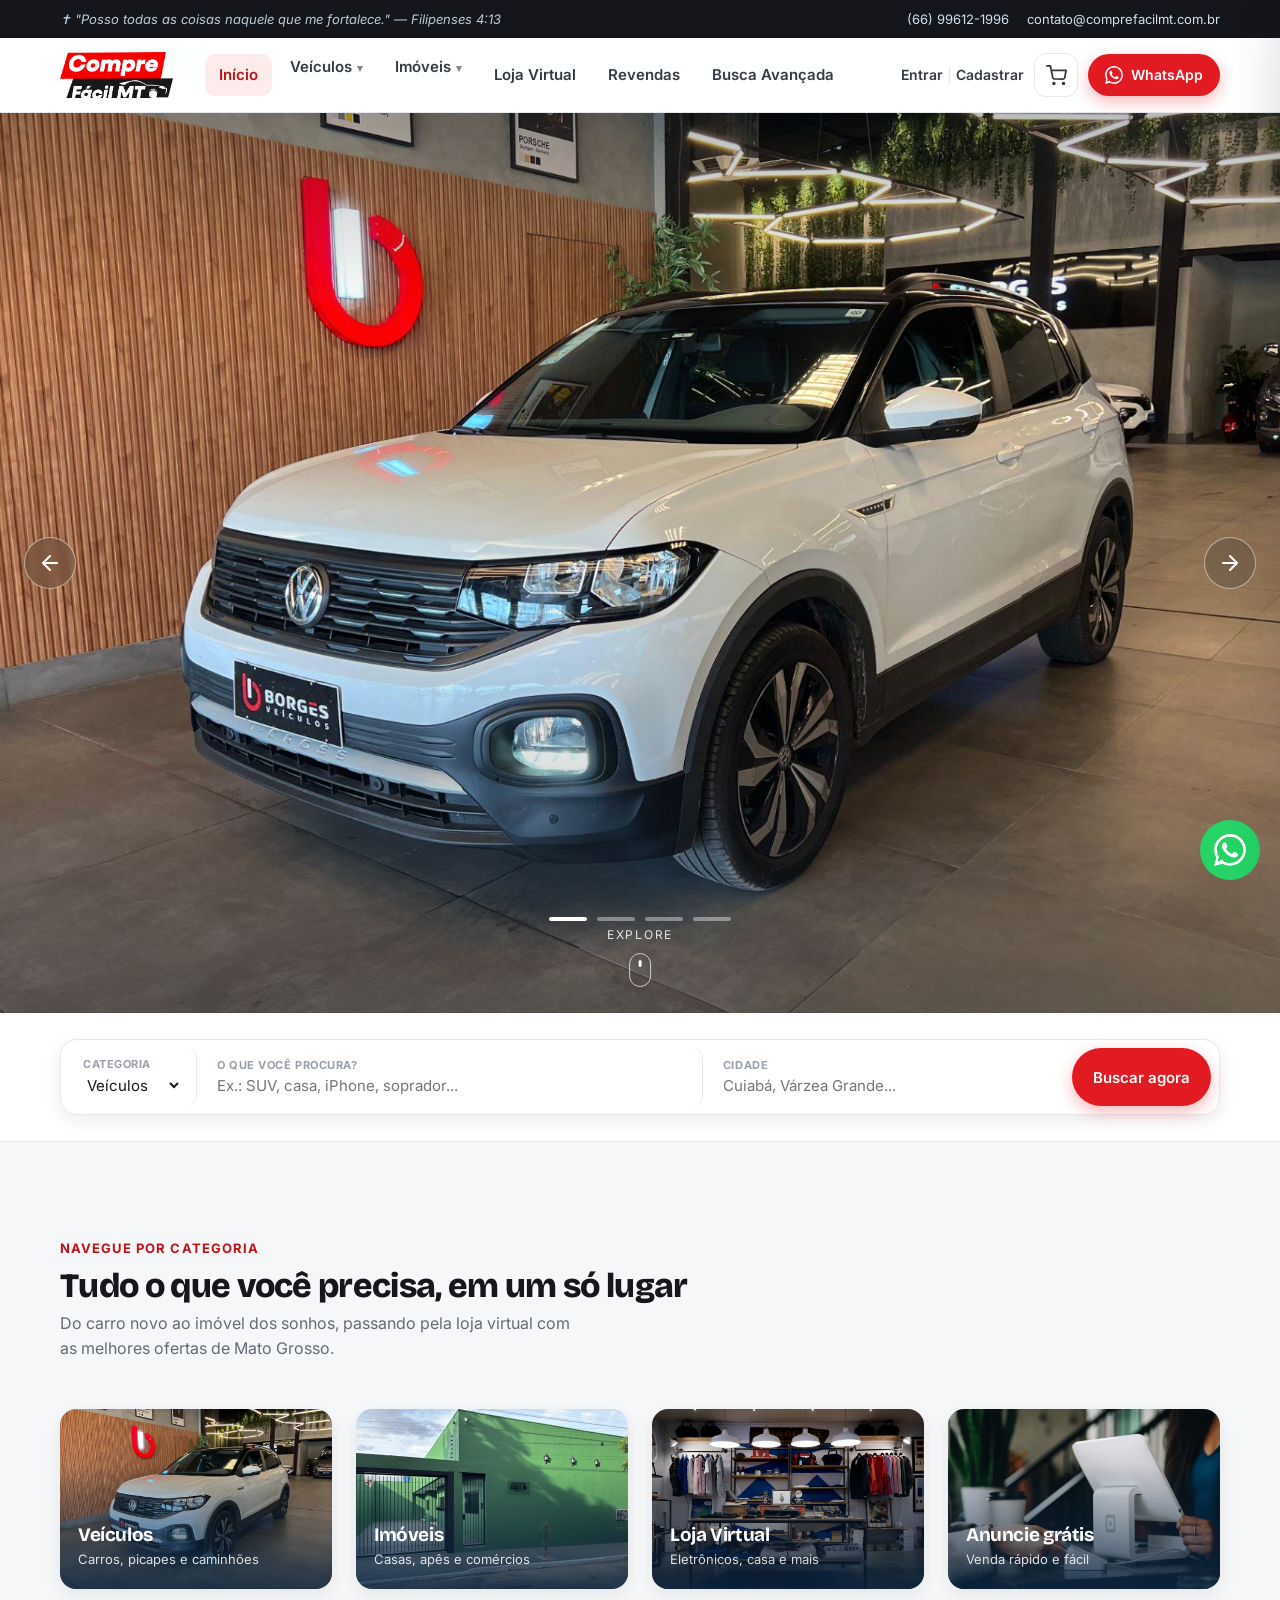
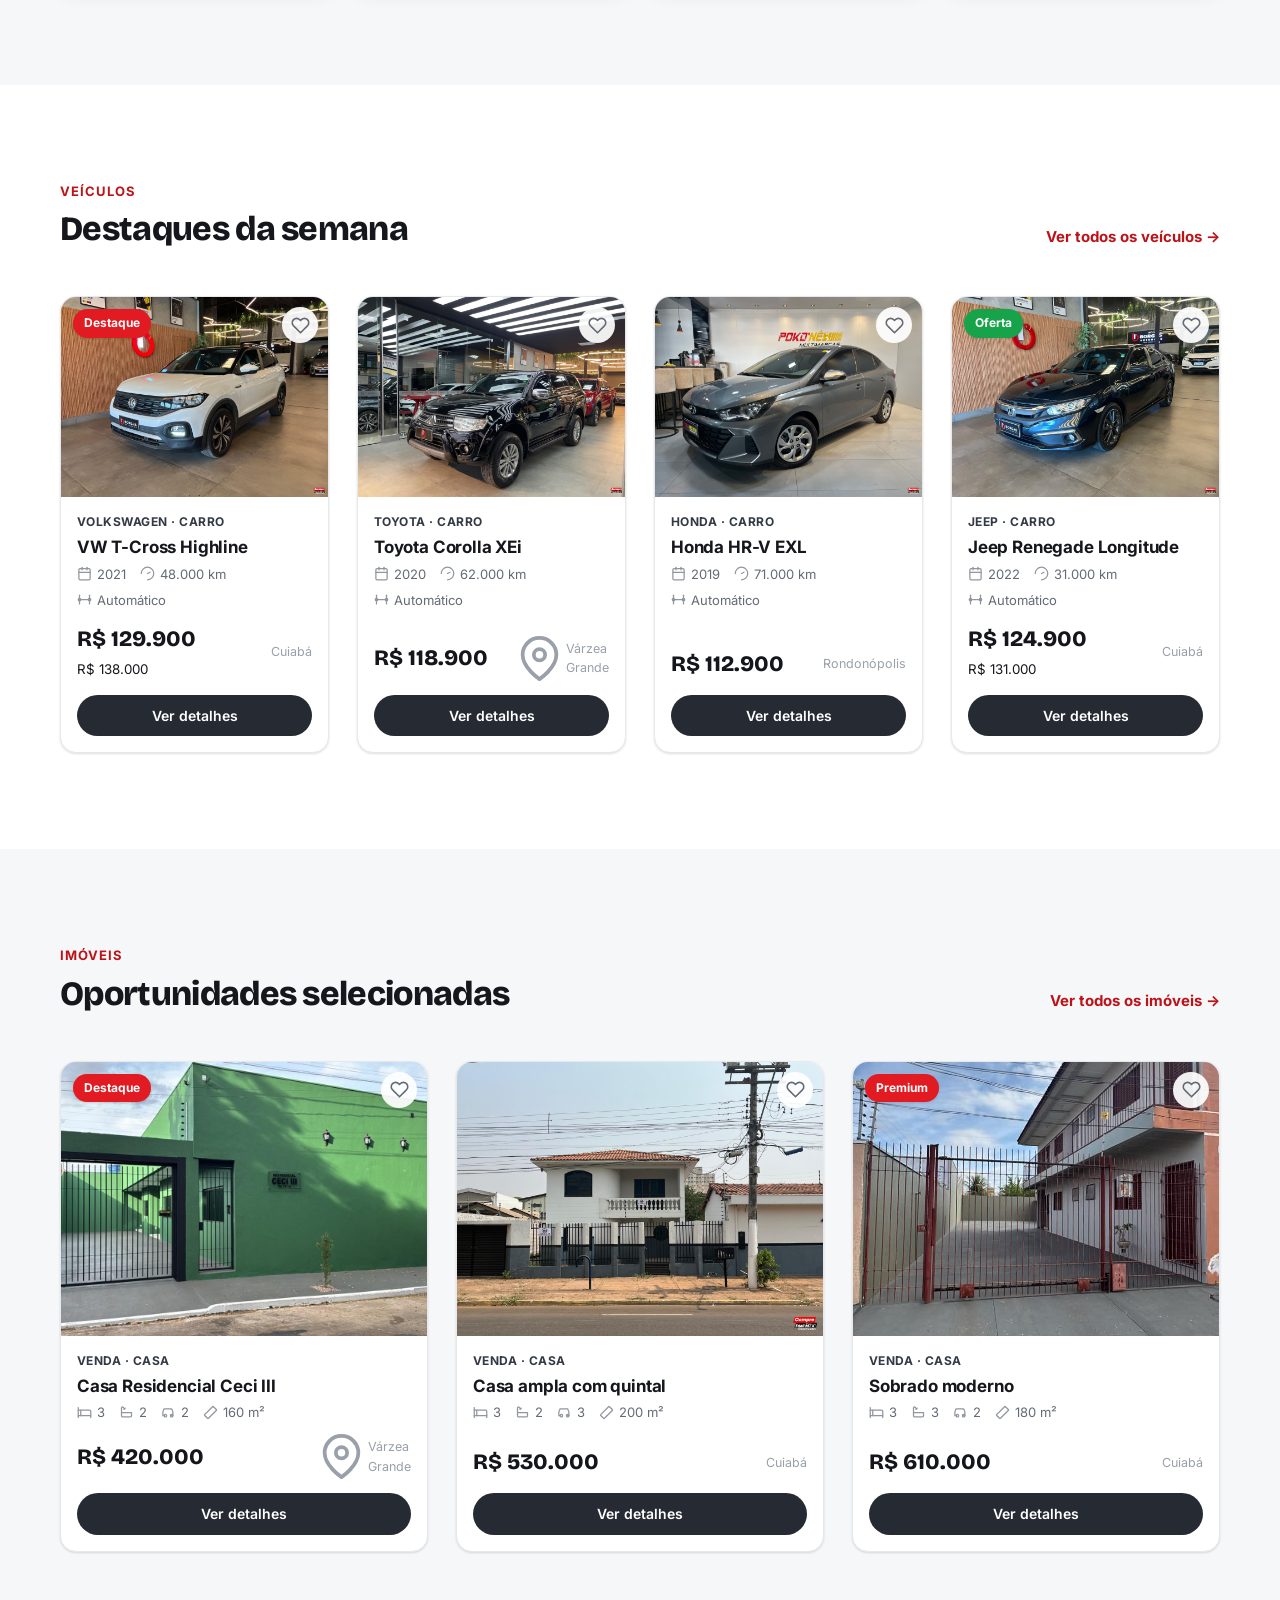
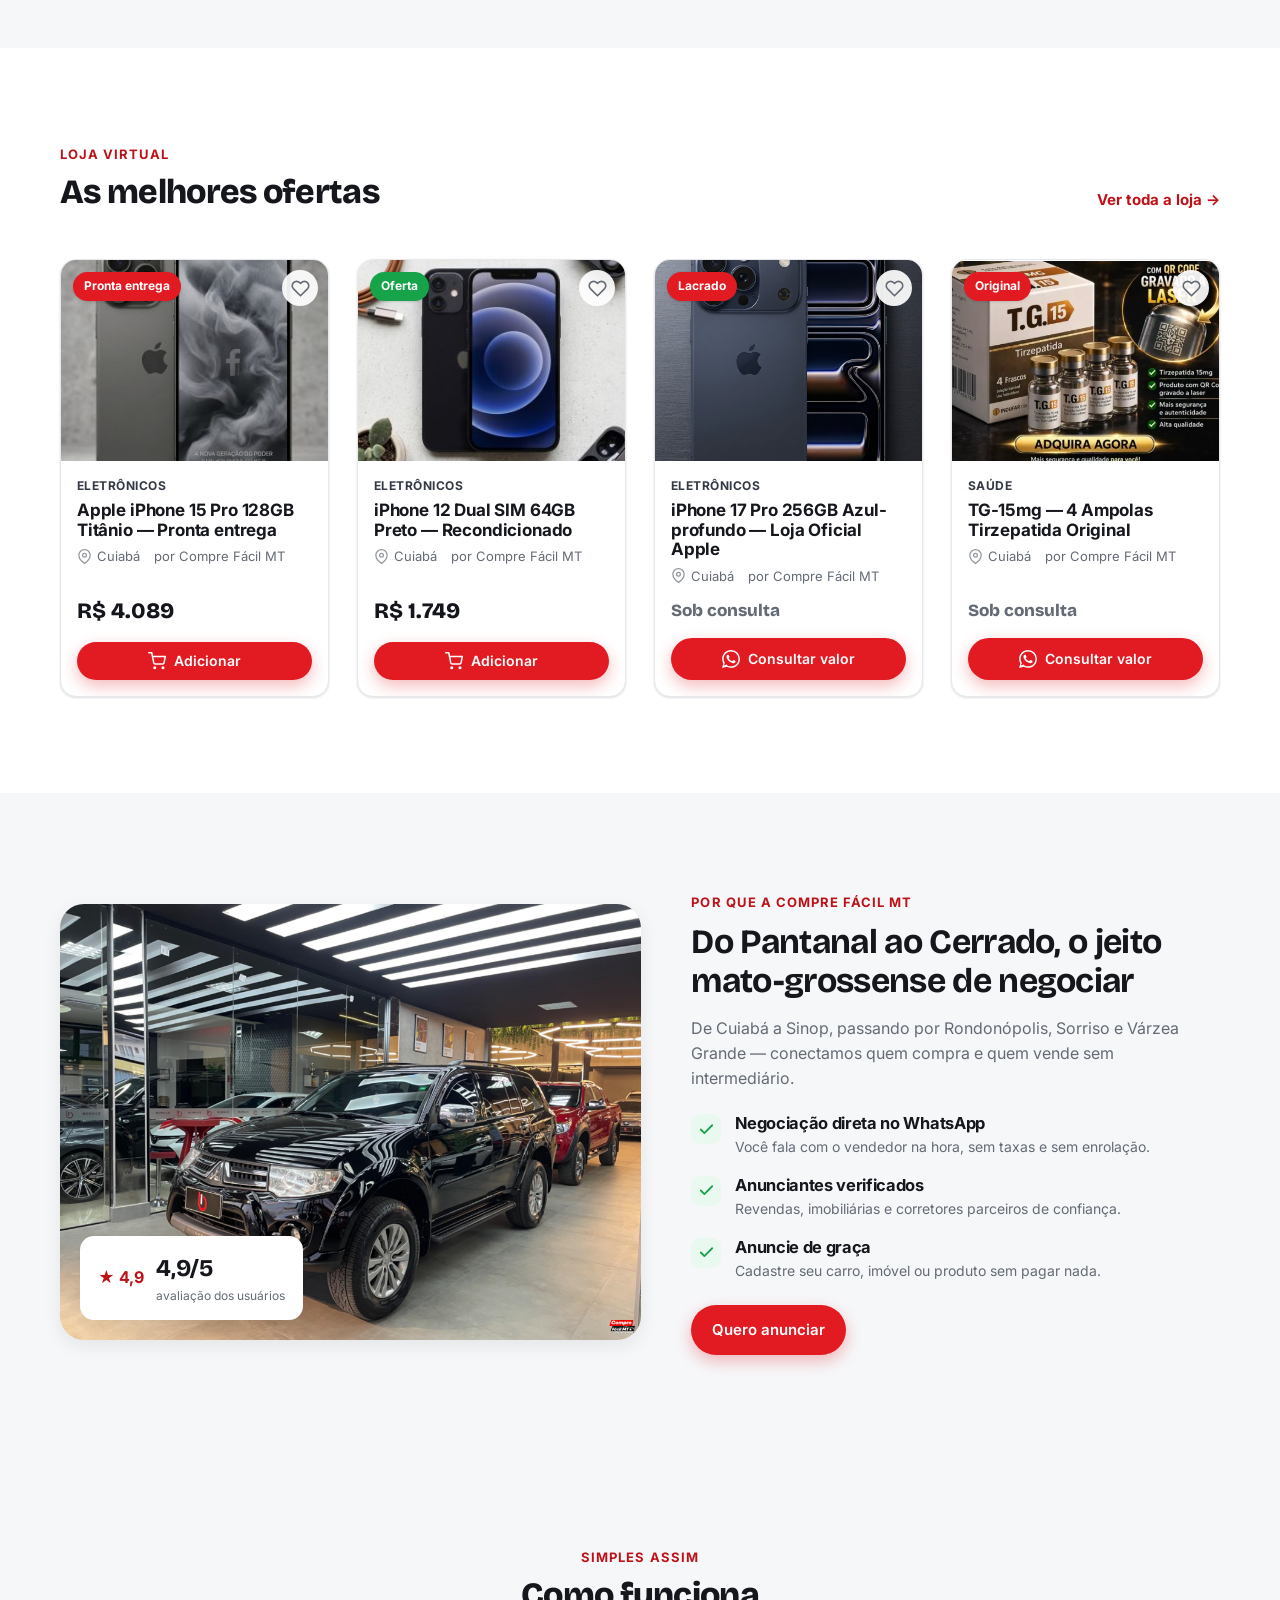
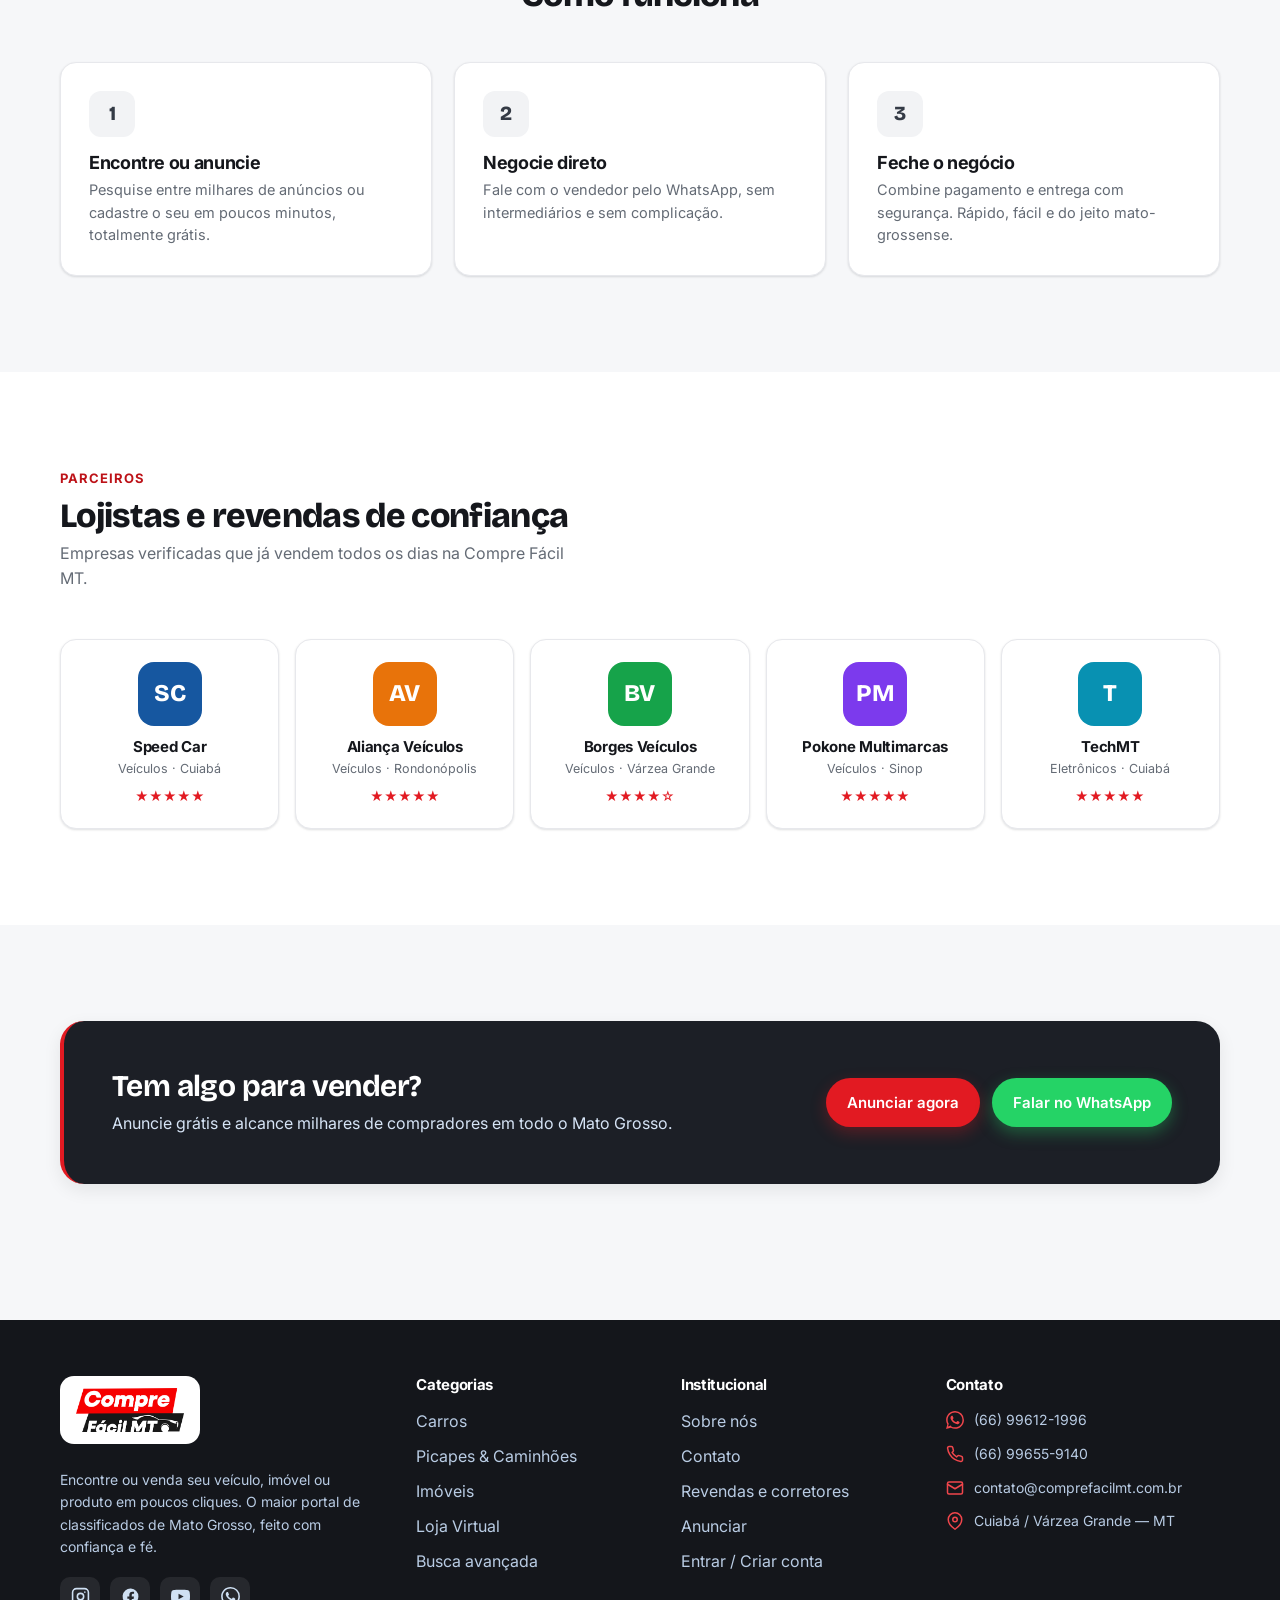
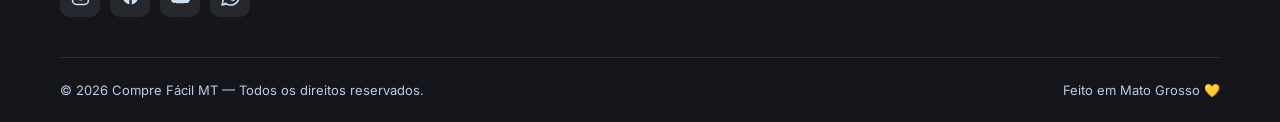
==== commit 8614ed40: "Conteudo real do anunciante + ajustes de UX pedidos - Loja agora com os PRODUTOS REAIS do site dele " ====
--- a/index.html
+++ b/index.html
@@ -17,7 +17,8 @@
   <section class="hero" id="hero"></section>
 
   <!-- Busca rápida sobreposta -->
-  <div class="container search-wrap">
+  <section class="search-section">
+   <div class="container">
     <form class="search-bar" id="homeSearch">
       <div class="field">
         <label for="hsCat">Categoria</label>
@@ -29,7 +30,7 @@
       </div>
       <div class="field">
         <label for="hsQ">O que você procura?</label>
-        <input id="hsQ" type="text" placeholder="Ex.: SUV, apartamento, iPhone, violão...">
+        <input id="hsQ" type="text" placeholder="Ex.: SUV, casa, iPhone, soprador...">
       </div>
       <div class="field">
         <label for="hsCity">Cidade</label>
@@ -37,17 +38,8 @@
       </div>
       <button type="submit" class="btn btn-primary">Buscar agora</button>
     </form>
-  </div>
-
-  <!-- Faixa de confiança -->
-  <div class="trust">
-    <div class="container">
-      <div class="ti"><span class="tic" id="t1"></span><div><b>+10 mil</b><span>anúncios publicados</span></div></div>
-      <div class="ti"><span class="tic" id="t2"></span><div><b>+500</b><span>revendas e corretores</span></div></div>
-      <div class="ti"><span class="tic" id="t3"></span><div><b>78</b><span>cidades de Mato Grosso</span></div></div>
-      <div class="ti"><span class="tic" id="t4"></span><div><b>12 anos</b><span>conectando MT</span></div></div>
-    </div>
-  </div>
+   </div>
+  </section>
 
   <!-- Categorias -->
   <section>
--- a/assets/css/styles.css
+++ b/assets/css/styles.css
@@ -6,37 +6,37 @@
 @import url('https://fonts.googleapis.com/css2?family=Bricolage+Grotesque:opsz,wght@12..96,500;12..96,600;12..96,700;12..96,800&display=swap');
 
 :root {
-  /* Paleta */
-  --brand-900: #0a2540;
-  --brand-800: #0d2f54;
-  --brand-700: #103e72;
-  --brand-600: #1657a0;
-  --brand-500: #1e74c8;
-  --brand-400: #4a93dd;
-  --brand-50:  #eef6fe;
-
-  --accent-600: #e8730a;
-  --accent-500: #ff8c1a;
-  --accent-400: #ffa647;
+  /* Paleta — identidade Compre Fácil MT (vermelho + preto + branco) */
+  --brand-900: #14161b;
+  --brand-800: #1c1f26;
+  --brand-700: #262a33;
+  --brand-600: #343a45;
+  --brand-500: #475060;
+  --brand-400: #7c8593;
+  --brand-50:  #f2f3f5;
+
+  --accent-600: #bd1218;
+  --accent-500: #e21a22;
+  --accent-400: #f0464c;
 
   --success:   #16a34a;
   --success-bg:#e9f9ef;
 
-  --ink-900: #0b1726;
-  --ink-700: #2c3e50;
-  --ink-500: #5b6b7b;
-  --ink-400: #8a97a5;
-  --line:    #e6ebf1;
-  --bg:      #f5f8fc;
+  --ink-900: #15171c;
+  --ink-700: #353a42;
+  --ink-500: #646b75;
+  --ink-400: #99a0aa;
+  --line:    #e7e8ec;
+  --bg:      #f6f7f9;
   --white:   #ffffff;
 
   --radius-sm: 10px;
   --radius:    16px;
   --radius-lg: 24px;
 
-  --shadow-sm: 0 1px 2px rgba(10, 37, 64, .06), 0 1px 3px rgba(10, 37, 64, .08);
-  --shadow:    0 6px 18px rgba(10, 37, 64, .08);
-  --shadow-lg: 0 18px 48px rgba(10, 37, 64, .16);
+  --shadow-sm: 0 1px 2px rgba(17, 20, 28, .06), 0 1px 3px rgba(17, 20, 28, .08);
+  --shadow:    0 6px 18px rgba(17, 20, 28, .08);
+  --shadow-lg: 0 18px 48px rgba(17, 20, 28, .16);
 
   --container: 1200px;
 
@@ -78,7 +78,7 @@
 }
 .btn:active { transform: translateY(1px); }
 .btn svg { width: 18px; height: 18px; flex-shrink: 0; }
-.btn-primary { background: var(--accent-500); color: #fff; box-shadow: 0 6px 16px rgba(255, 140, 26, .35); }
+.btn-primary { background: var(--accent-500); color: #fff; box-shadow: 0 6px 16px rgba(226, 26, 34, .30); }
 .btn-primary:hover { background: var(--accent-600); }
 .btn-dark { background: var(--brand-700); color: #fff; }
 .btn-dark:hover { background: var(--brand-800); }
@@ -107,6 +107,9 @@
 .site-header .container { display: flex; align-items: center; gap: 24px; height: 74px; }
 
 .logo { display: flex; align-items: center; gap: 11px; font-family: var(--font-display); font-weight: 800; font-size: 20px; color: var(--brand-900); }
+.logo-img img { height: 46px; width: auto; display: block; }
+.logo-badge { display: inline-block; background: #fff; padding: 12px 16px; border-radius: 14px; }
+.logo-badge img { height: 44px; width: auto; display: block; }
 .logo .mark {
   width: 40px; height: 40px; border-radius: 12px; display: grid; place-items: center;
   background: linear-gradient(135deg, var(--brand-600), var(--accent-500)); color: #fff;
@@ -121,8 +124,8 @@
   padding: 9px 14px; border-radius: 10px; font-weight: 600; font-size: 15px; color: var(--ink-700);
   transition: background .15s, color .15s;
 }
-.main-nav a:hover { background: var(--brand-50); color: var(--brand-700); }
-.main-nav a.active { color: var(--brand-700); background: var(--brand-50); }
+.main-nav a:hover { background: #fdecec; color: var(--accent-600); }
+.main-nav a.active { color: var(--accent-600); background: #fdecec; }
 
 .header-actions { margin-left: auto; display: flex; align-items: center; gap: 10px; }
 
@@ -171,11 +174,11 @@
 .hero-scroll .mouse::after { content: ''; position: absolute; top: 6px; left: 50%; transform: translateX(-50%); width: 3px; height: 7px; border-radius: 2px; background: #fff; animation: scrolldot 1.6s infinite; }
 @keyframes scrolldot { 0% { opacity: 0; transform: translate(-50%, 0); } 40% { opacity: 1; } 80% { opacity: 0; transform: translate(-50%, 10px); } }
 
-/* ====================== Search box (faixa sobreposta) ====================== */
-.search-wrap { position: relative; z-index: 20; margin-top: -52px; }
+/* ====================== Search box (faixa própria abaixo do hero) ====================== */
+.search-section { background: var(--white); padding: 26px 0; border-bottom: 1px solid var(--line); }
 .search-bar {
-  background: #fff; border-radius: var(--radius); padding: 10px; border: 1px solid var(--line);
-  box-shadow: var(--shadow-lg); display: grid; grid-template-columns: auto 1.4fr 1fr auto; gap: 6px; align-items: stretch;
+  background: #fff; border-radius: var(--radius); padding: 8px; border: 1px solid var(--line);
+  box-shadow: var(--shadow); display: grid; grid-template-columns: auto 1.4fr 1fr auto; gap: 6px; align-items: stretch;
 }
 .search-bar .field { display: flex; flex-direction: column; justify-content: center; padding: 8px 14px; border-radius: 10px; border-right: 1px solid var(--line); }
 .search-bar .field:last-of-type { border-right: none; }
@@ -199,7 +202,7 @@
 .section-head h2 { font-size: clamp(24px, 3vw, 34px); font-weight: 800; }
 .section-head .eyebrow { color: var(--accent-600); font-weight: 700; font-size: 13px; letter-spacing: .08em; text-transform: uppercase; margin-bottom: 8px; display: block; }
 .section-head p { color: var(--ink-500); margin: 6px 0 0; max-width: 520px; }
-.section-head a.see-all { color: var(--brand-700); font-weight: 700; font-size: 15px; display: inline-flex; align-items: center; gap: 6px; }
+.section-head a.see-all { color: var(--accent-600); font-weight: 700; font-size: 15px; display: inline-flex; align-items: center; gap: 6px; }
 .section-head a.see-all:hover { gap: 10px; }
 
 /* ====================== Categorias ====================== */
@@ -251,6 +254,7 @@
 .card .meta svg { width: 15px; height: 15px; opacity: .7; }
 .card .price-row { margin-top: auto; display: flex; align-items: center; justify-content: space-between; gap: 10px; }
 .card .price { font-family: var(--font-display); font-size: 22px; font-weight: 800; color: var(--brand-900); }
+.card .price.price-sm { font-size: 17px; color: var(--ink-500); }
 .card .price small { display: block; font-size: 12px; font-weight: 600; color: var(--ink-400); text-decoration: line-through; }
 .card .loc { font-size: 12.5px; color: var(--ink-400); display: inline-flex; align-items: center; gap: 4px; }
 .card .card-cta { margin-top: 14px; }
@@ -599,3 +603,29 @@
   .mobile-nav .panel .drop-m { padding-left: 14px; }
   .mobile-nav .panel .drop-m a { font-size: 14px; color: var(--ink-500); padding: 9px 14px; }
 }
+
+/* =========================================================
+   Correções v3 — menu mobile (subcategorias + botões legíveis)
+   ========================================================= */
+@media (max-width: 760px) {
+  /* subcategorias empilhadas, não texto solto */
+  .mobile-nav .panel .drop-m {
+    display: flex; flex-direction: column; gap: 2px;
+    margin: 2px 0 8px; padding-left: 12px; border-left: 2px solid var(--line);
+  }
+  .mobile-nav .panel .drop-m a {
+    font-size: 14px; color: var(--ink-500); font-weight: 500; padding: 9px 12px; border-radius: 8px;
+  }
+  .mobile-nav .panel .drop-m a::before { content: '– '; color: var(--ink-400); }
+  .mobile-nav .panel .drop-m a:hover { background: var(--brand-50); color: var(--accent-600); }
+
+  /* itens de grupo (Veículos/Imóveis) com cara de cabeçalho */
+  .mobile-nav .panel > a { font-weight: 700; color: var(--ink-900); }
+
+  /* botões legíveis dentro do menu (sobrepõe a cor genérica do link) */
+  .mobile-nav .panel a.btn-dark,
+  .mobile-nav .panel a.btn-primary,
+  .mobile-nav .panel a.btn-wa { color: #fff; }
+  .mobile-nav .panel a.btn-ghost { color: var(--ink-700); }
+  .mobile-nav .panel .btn { margin-top: 10px; }
+}
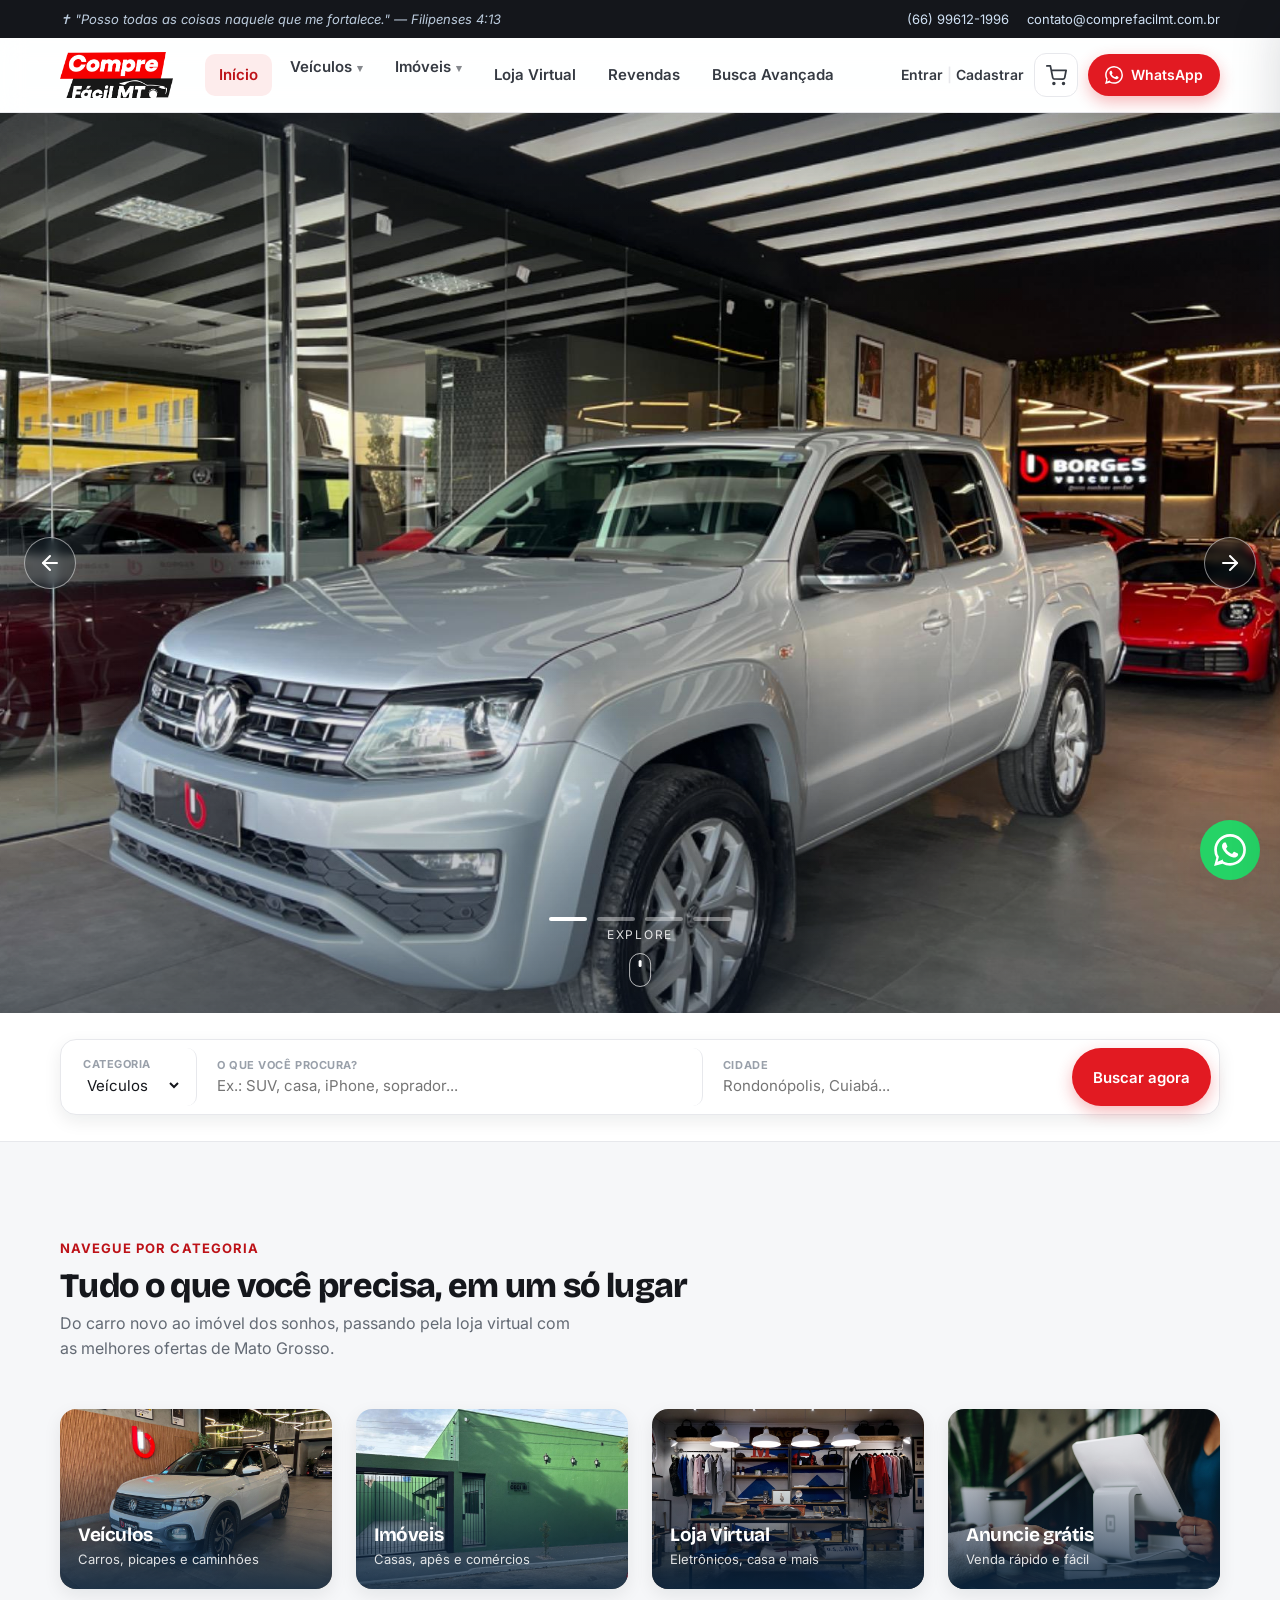
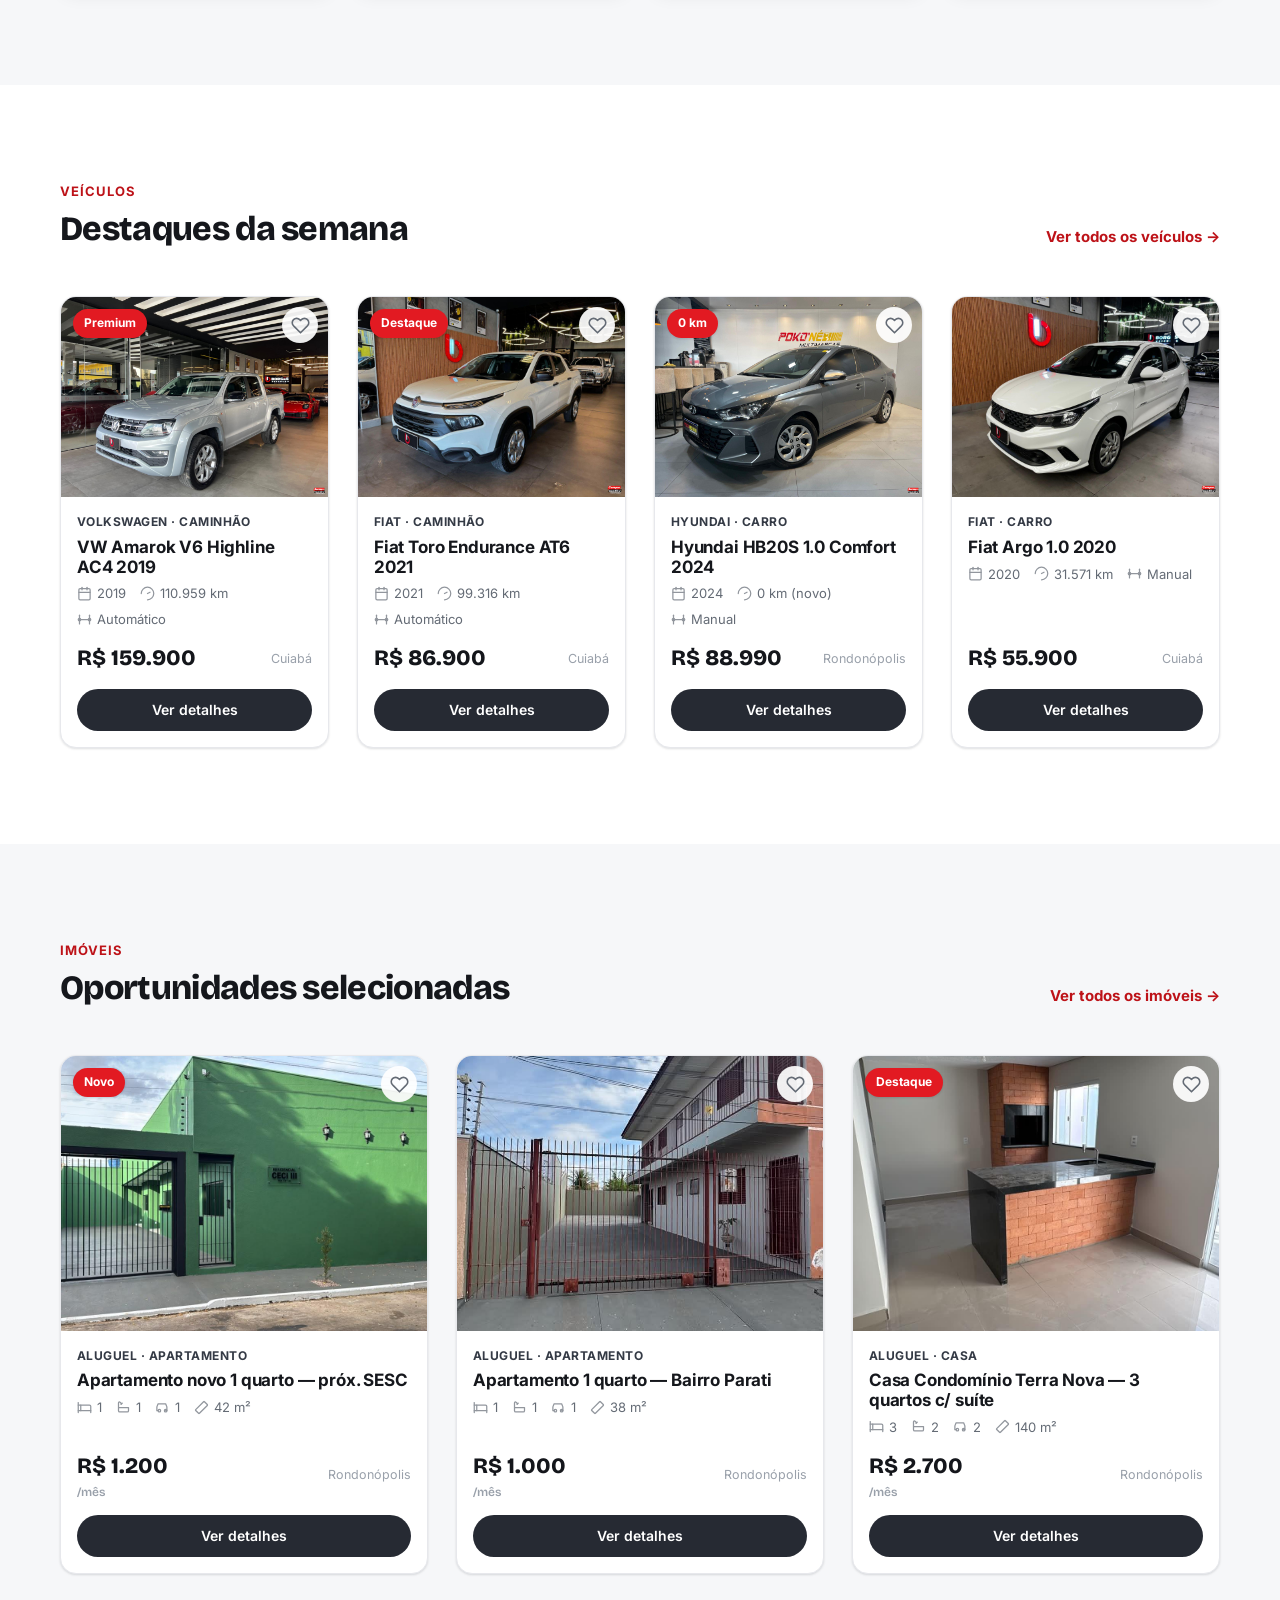
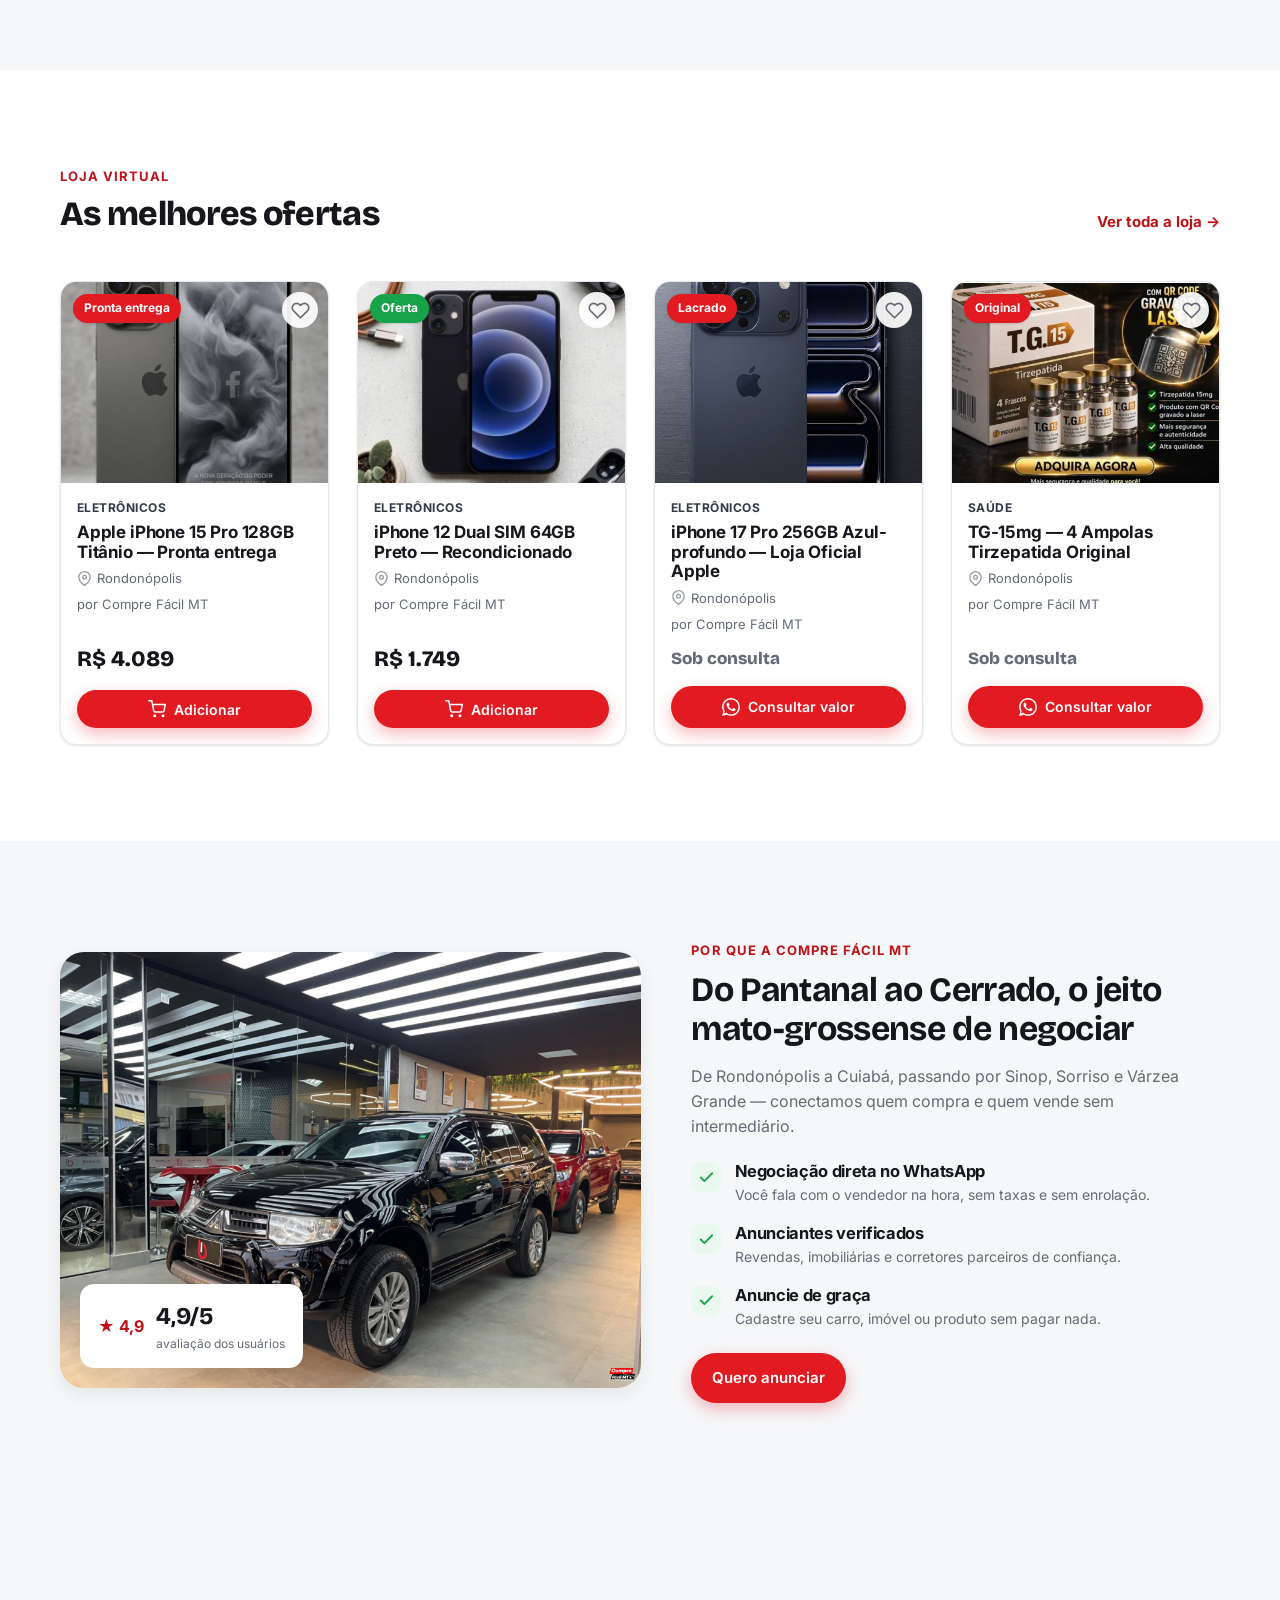
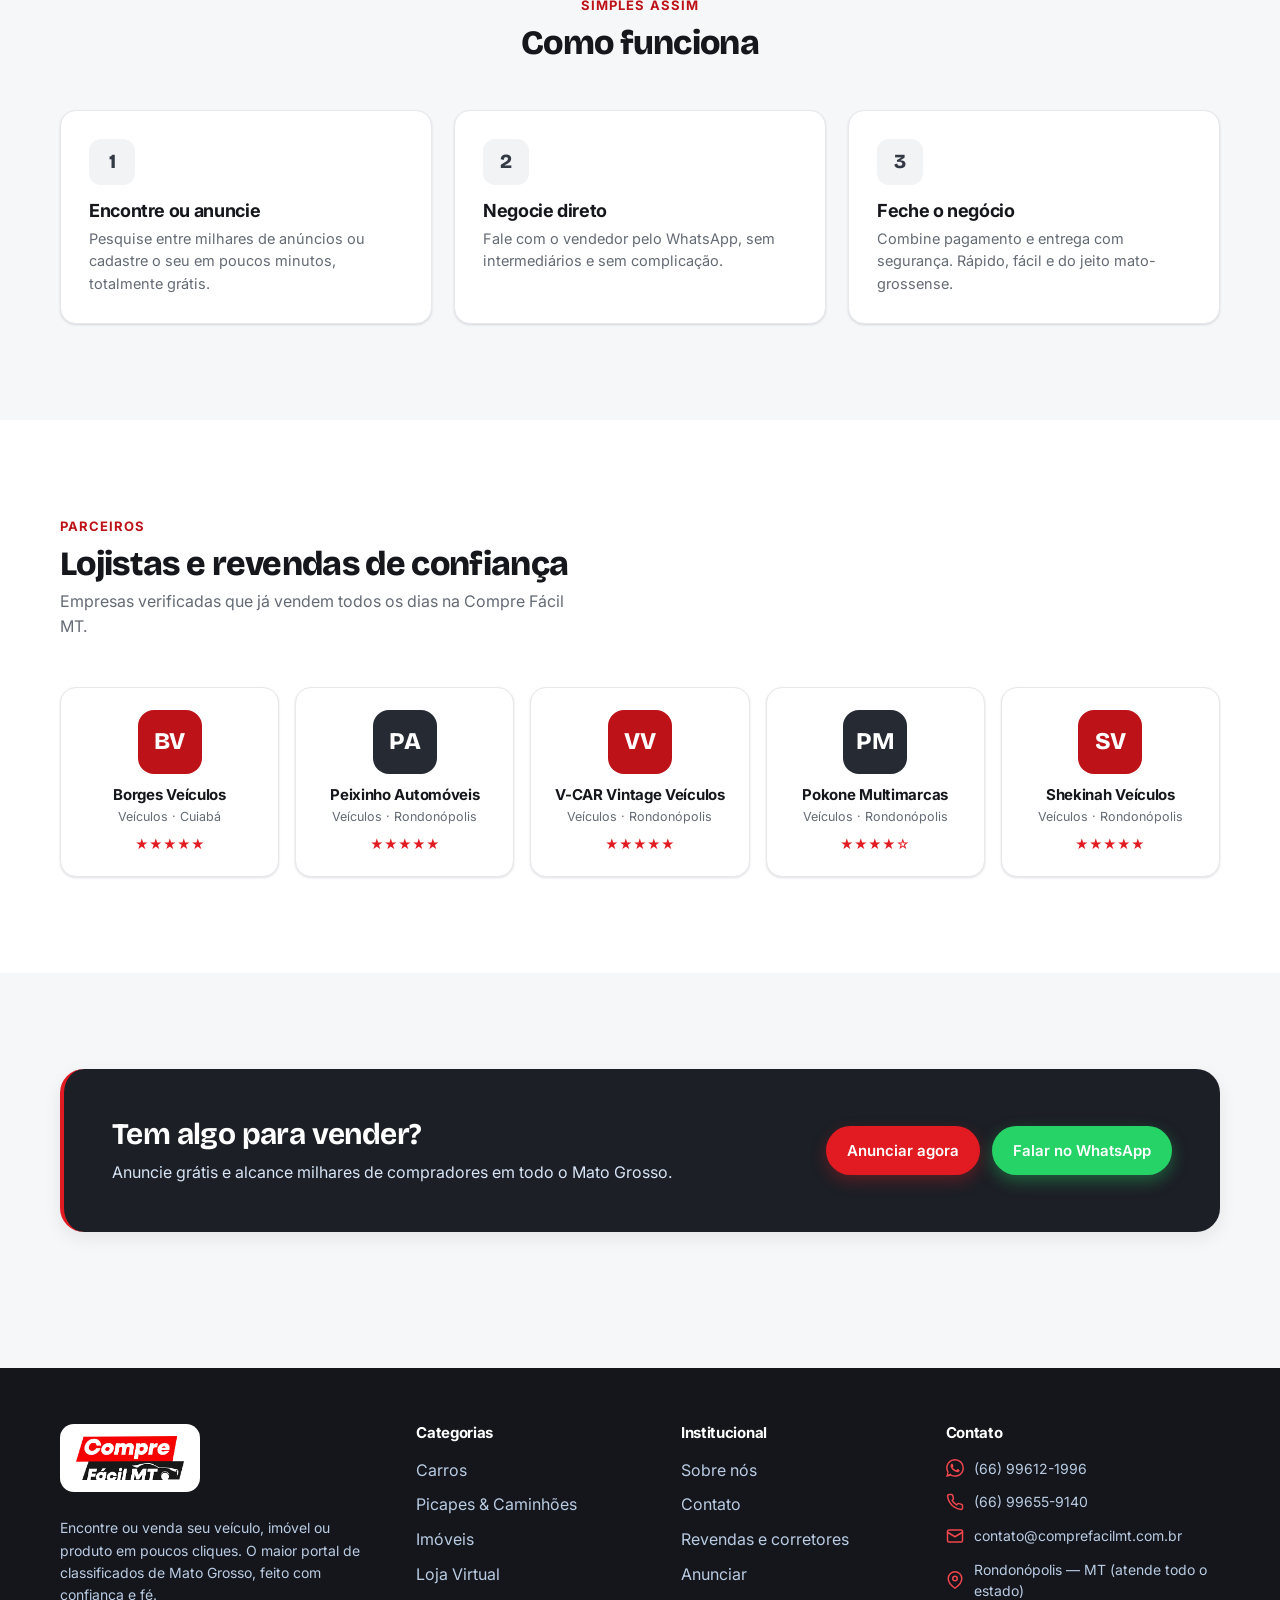
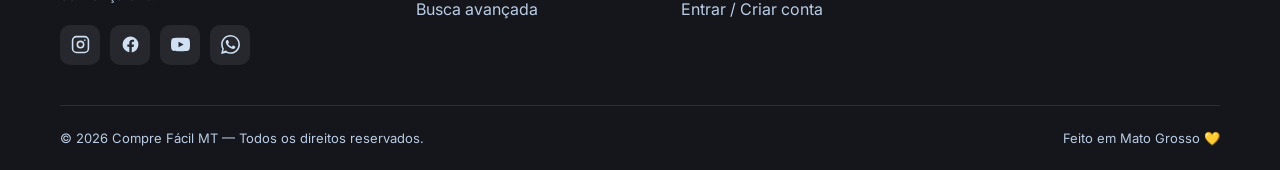
==== commit a1886df1: "Dados e localizacoes reais do site dele (Rondonopolis/Cuiaba) - Veiculos reais: Amarok V6, Fiat Toro" ====
--- a/index.html
+++ b/index.html
@@ -34,7 +34,7 @@
       </div>
       <div class="field">
         <label for="hsCity">Cidade</label>
-        <input id="hsCity" type="text" placeholder="Cuiabá, Várzea Grande...">
+        <input id="hsCity" type="text" placeholder="Rondonópolis, Cuiabá...">
       </div>
       <button type="submit" class="btn btn-primary">Buscar agora</button>
     </form>
@@ -125,7 +125,7 @@
         <div class="reveal">
           <span class="eyebrow" style="color:var(--accent-600);font-weight:700;font-size:13px;letter-spacing:.08em;text-transform:uppercase">Por que a Compre Fácil MT</span>
           <h2 style="font-size:34px;margin:8px 0 4px">Do Pantanal ao Cerrado, o jeito mato-grossense de negociar</h2>
-          <p class="muted">De Cuiabá a Sinop, passando por Rondonópolis, Sorriso e Várzea Grande — conectamos quem compra e quem vende sem intermediário.</p>
+          <p class="muted">De Rondonópolis a Cuiabá, passando por Sinop, Sorriso e Várzea Grande — conectamos quem compra e quem vende sem intermediário.</p>
           <div class="why-list">
             <div class="why-item"><span class="ck" id="w1"></span><div><h4>Negociação direta no WhatsApp</h4><p>Você fala com o vendedor na hora, sem taxas e sem enrolação.</p></div></div>
             <div class="why-item"><span class="ck" id="w2"></span><div><h4>Anunciantes verificados</h4><p>Revendas, imobiliárias e corretores parceiros de confiança.</p></div></div>
--- a/assets/css/styles.css
+++ b/assets/css/styles.css
@@ -554,7 +554,8 @@
 .reseller .r-body { padding: 38px 22px 22px; }
 .reseller .r-body h3 { font-size: 18px; font-family: var(--font); }
 .reseller .r-tag { font-size: 12.5px; color: var(--ink-500); margin-bottom: 10px; }
-.reseller .r-meta { display: flex; gap: 16px; font-size: 13px; color: var(--ink-500); margin: 12px 0; }
+.reseller .r-meta { display: flex; gap: 16px; font-size: 13px; color: var(--ink-500); margin: 12px 0; align-items: center; }
+.reseller .r-meta svg { width: 15px; height: 15px; vertical-align: -3px; margin-right: 4px; }
 .reseller .r-meta b { color: var(--ink-900); }
 .reseller .stars { color: var(--accent-500); font-size: 14px; }
 
